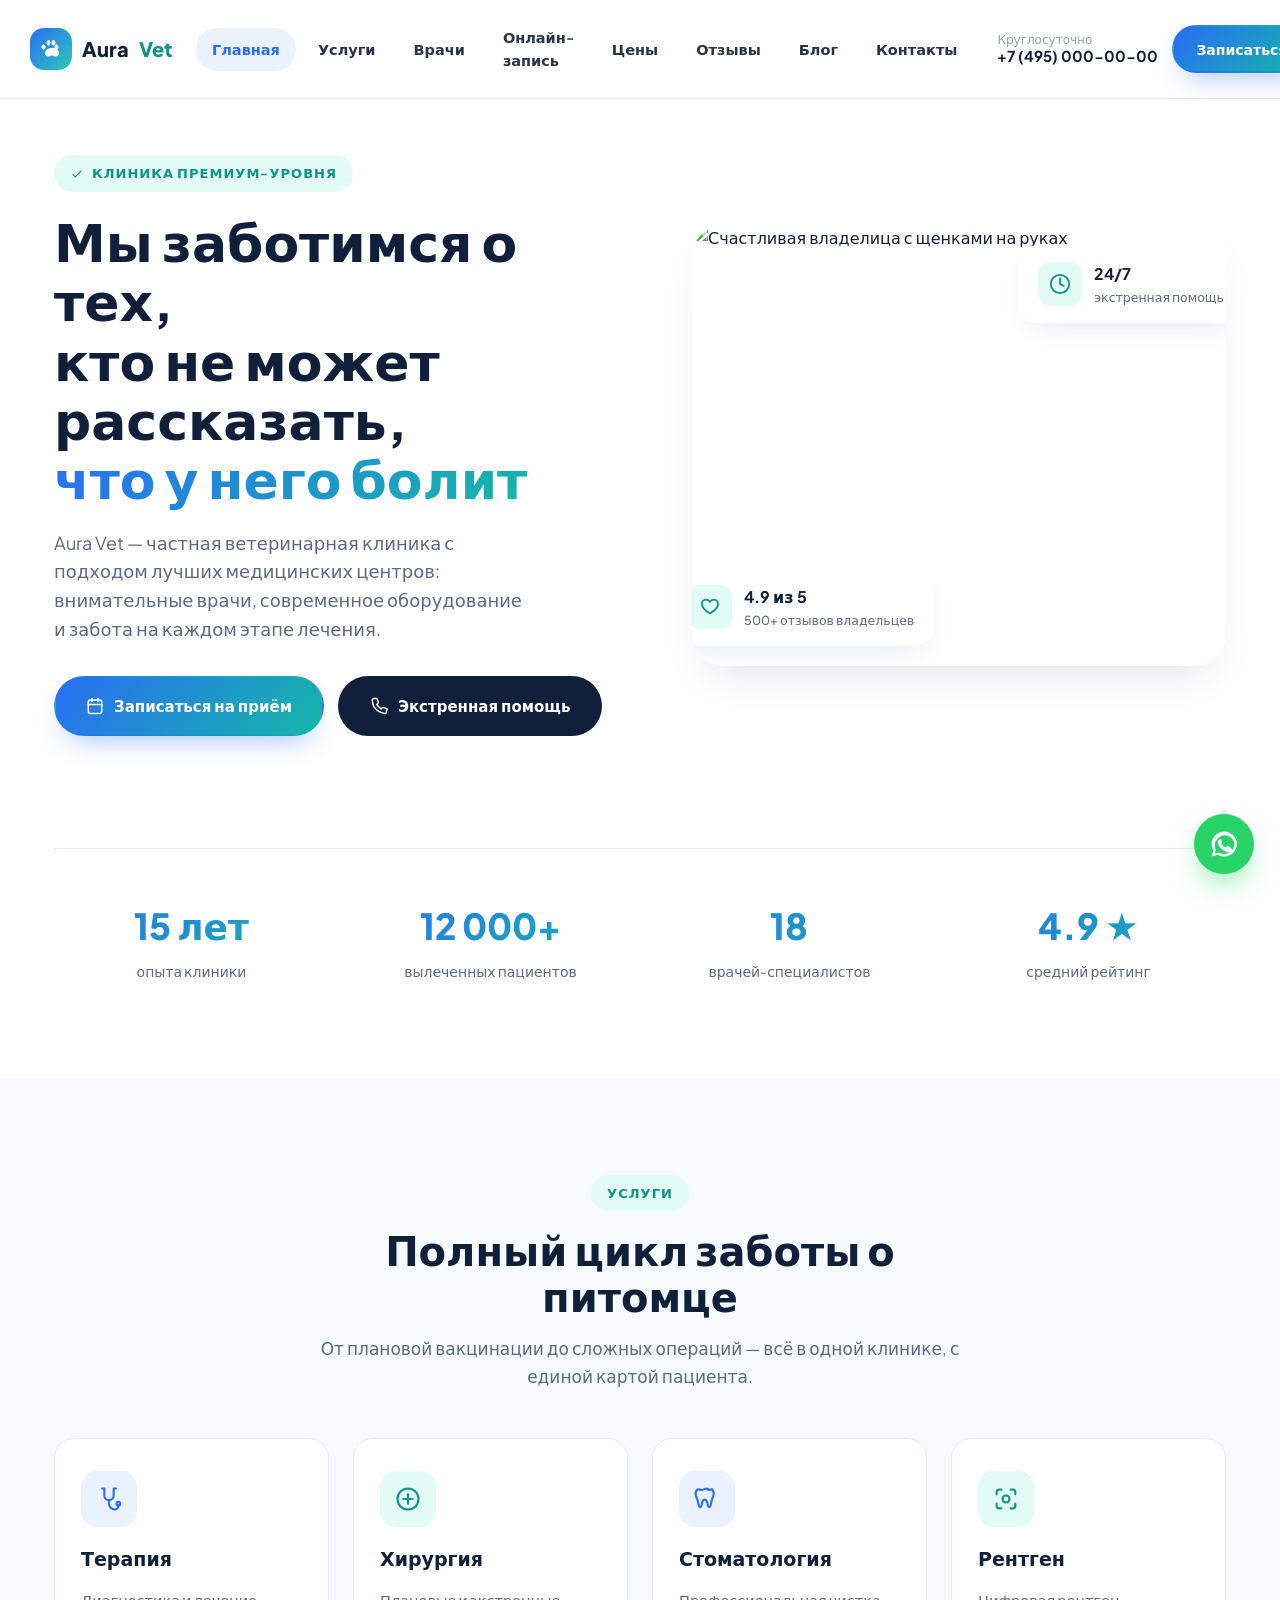
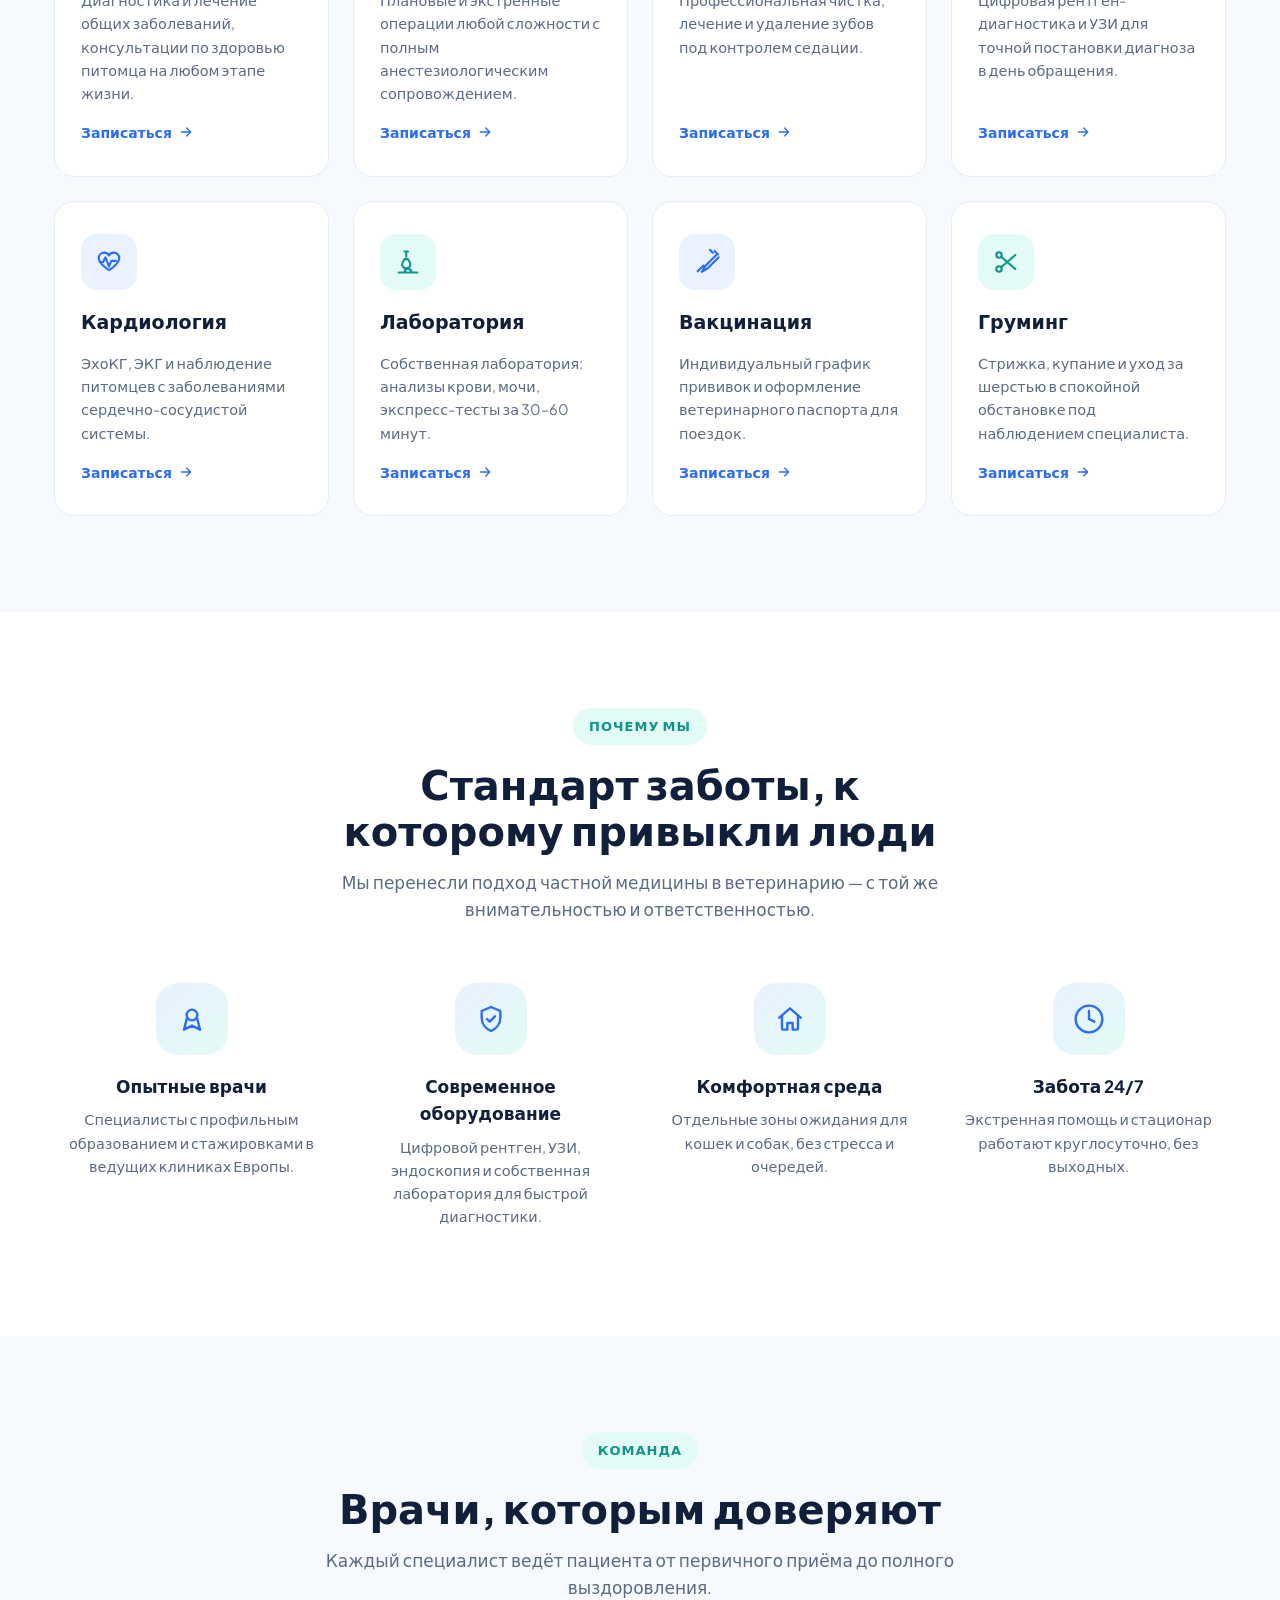
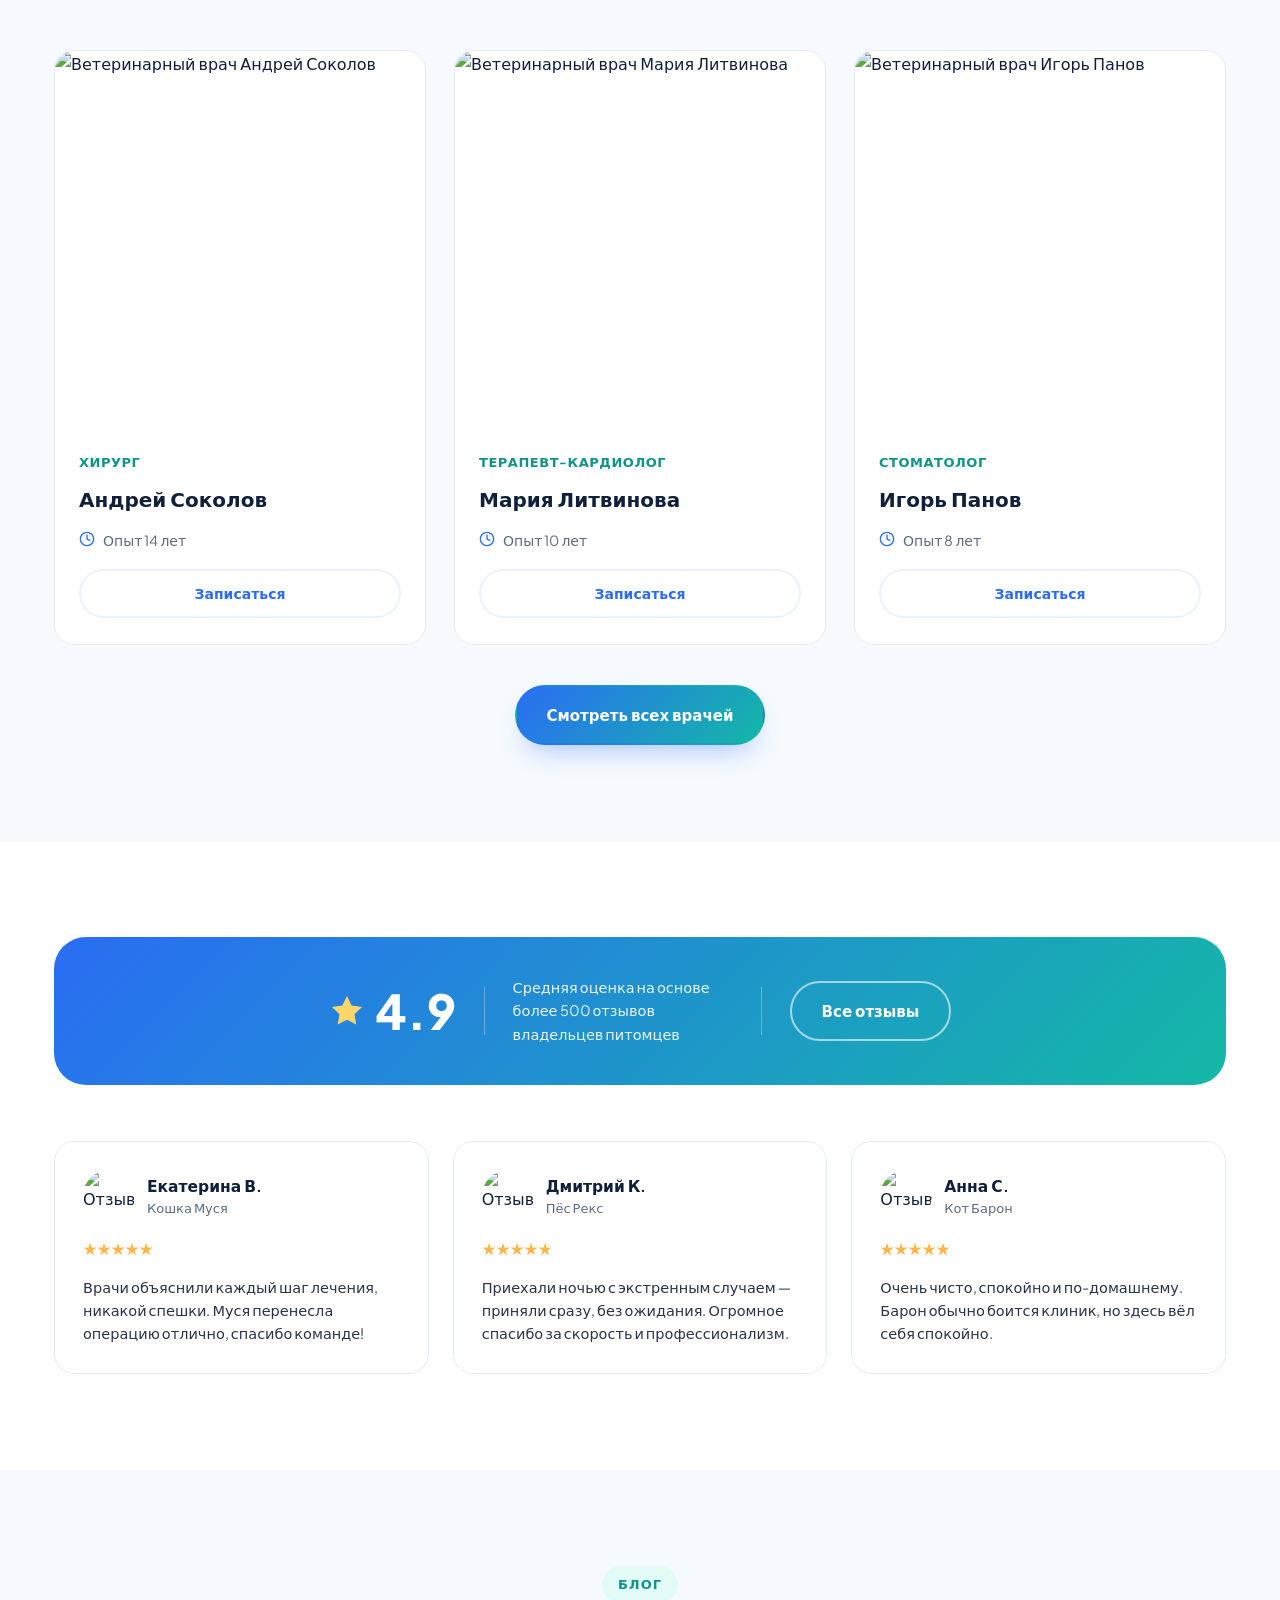
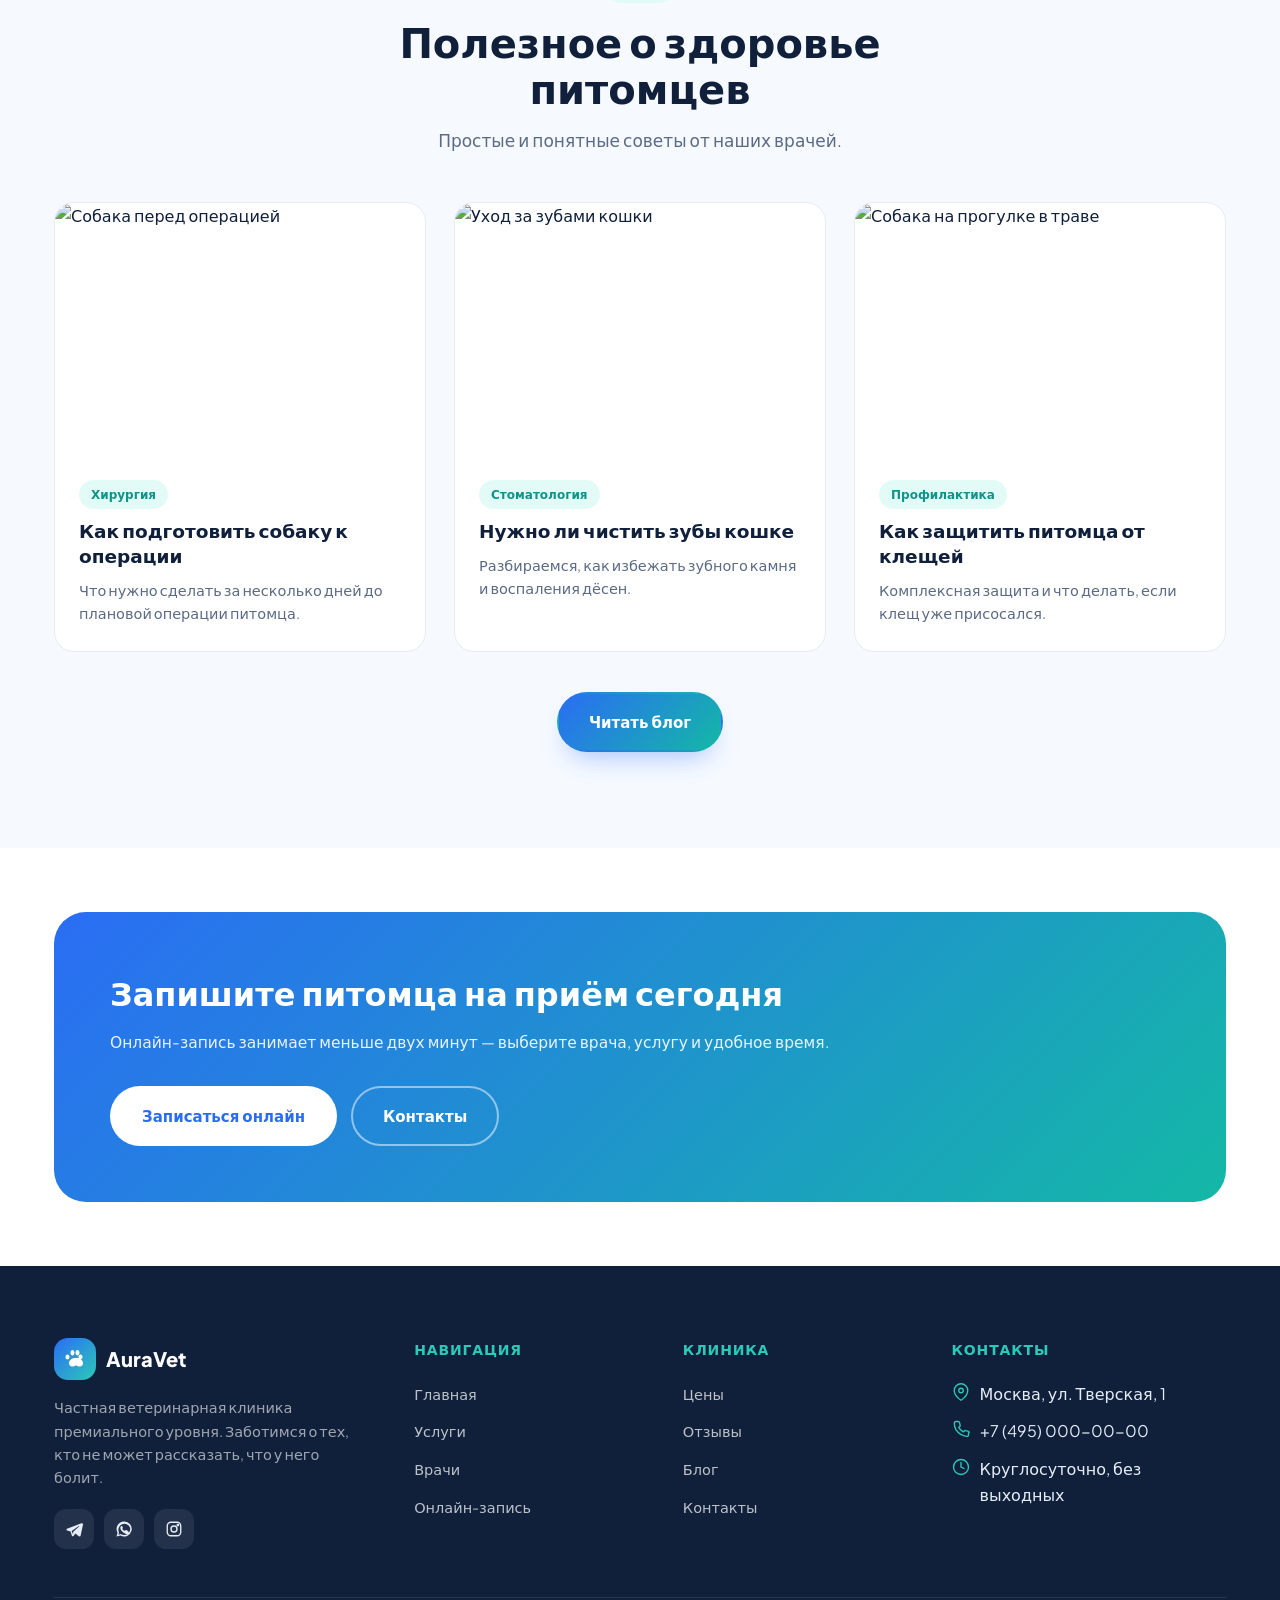
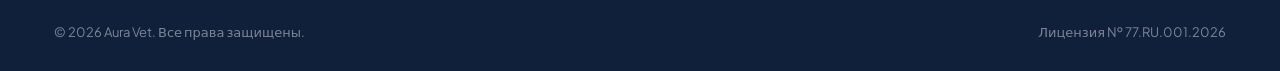
==== index.html @ a880d2bb "Первая версия сайта Aura Vet" ====
<!DOCTYPE html>
<html lang="ru">
<head>
<meta charset="UTF-8">
<meta name="viewport" content="width=device-width, initial-scale=1.0">
<title>Aura Vet — ветеринарная клиника премиум-класса</title>
<meta name="description" content="Aura Vet — частная ветеринарная клиника: терапия, хирургия, стоматология, диагностика и уход за вашим питомцем на уровне лучших медицинских стандартов.">
<link rel="icon" href="data:image/svg+xml,%3Csvg xmlns='http://www.w3.org/2000/svg' viewBox='0 0 24 24'%3E%3Ccircle cx='12' cy='12' r='12' fill='%232a6df4'/%3E%3Cpath fill='white' d='M4.5 12.5c1.1 0 2-1.1 2-2.5s-.9-2.5-2-2.5-2 1.1-2 2.5.9 2.5 2 2.5zm5-4c1.1 0 2-1.2 2-2.75S10.6 3 9.5 3s-2 1.2-2 2.75S8.4 8.5 9.5 8.5zm5 0c1.1 0 2-1.2 2-2.75S15.6 3 14.5 3s-2 1.2-2 2.75S13.4 8.5 14.5 8.5zm5 1.5c0-1.4-.9-2.5-2-2.5s-2 1.1-2 2.5.9 2.5 2 2.5 2-1.1 2-2.5zM12 11c-2.8 0-6 2.2-6 5.2 0 1.9 1.4 3.3 3.2 3.3.9 0 1.6-.3 2.4-.6.5-.2.9-.3 1.4-.3.5 0 .9.1 1.4.3.8.3 1.5.6 2.4.6 1.8 0 3.2-1.4 3.2-3.3 0-3-3.2-5.2-6-5.2z'/%3E%3C/svg%3E">
<link rel="preconnect" href="https://fonts.googleapis.com">
<link rel="preconnect" href="https://fonts.gstatic.com" crossorigin>
<link href="https://fonts.googleapis.com/css2?family=Plus+Jakarta+Sans:wght@400;500;600;700;800&display=swap" rel="stylesheet">
<link rel="stylesheet" href="styles.css">
</head>
<body>

<header class="site-header">
  <div class="container header-inner">
    <a href="index.html" class="logo">
      <span class="logo-mark">
        <svg viewBox="0 0 24 24" fill="currentColor"><path d="M4.5 12.5c1.1 0 2-1.1 2-2.5s-.9-2.5-2-2.5-2 1.1-2 2.5.9 2.5 2 2.5zm5-4c1.1 0 2-1.2 2-2.75S10.6 3 9.5 3s-2 1.2-2 2.75S8.4 8.5 9.5 8.5zm5 0c1.1 0 2-1.2 2-2.75S15.6 3 14.5 3s-2 1.2-2 2.75S13.4 8.5 14.5 8.5zm5 1.5c0-1.4-.9-2.5-2-2.5s-2 1.1-2 2.5.9 2.5 2 2.5 2-1.1 2-2.5zM12 11c-2.8 0-6 2.2-6 5.2 0 1.9 1.4 3.3 3.2 3.3.9 0 1.6-.3 2.4-.6.5-.2.9-.3 1.4-.3.5 0 .9.1 1.4.3.8.3 1.5.6 2.4.6 1.8 0 3.2-1.4 3.2-3.3 0-3-3.2-5.2-6-5.2z"/></svg>
      </span>
      Aura<span class="accent">Vet</span>
    </a>
    <nav class="main-nav">
      <a href="index.html" class="active">Главная</a>
      <a href="index.html#services">Услуги</a>
      <a href="doctors.html">Врачи</a>
      <a href="booking.html">Онлайн-запись</a>
      <a href="prices.html">Цены</a>
      <a href="reviews.html">Отзывы</a>
      <a href="blog.html">Блог</a>
      <a href="contacts.html">Контакты</a>
    </nav>
    <div class="header-actions">
      <div class="header-phone">
        <small>Круглосуточно</small>
        +7 (495) 000-00-00
      </div>
      <a href="booking.html" class="btn btn-primary btn-sm">Записаться</a>
      <button class="nav-toggle" aria-label="Меню" aria-expanded="false">
        <svg class="icon-menu" viewBox="0 0 24 24" fill="none" stroke="currentColor" stroke-width="2"><path stroke-linecap="round" d="M4 7h16M4 12h16M4 17h16"/></svg>
        <svg class="icon-close" viewBox="0 0 24 24" fill="none" stroke="currentColor" stroke-width="2"><path stroke-linecap="round" d="M6 18L18 6M6 6l12 12"/></svg>
      </button>
    </div>
  </div>
</header>

<main>

  <!-- HERO -->
  <section class="hero">
    <div class="container hero-inner">
      <div>
        <span class="eyebrow">
          <svg viewBox="0 0 24 24" width="14" height="14" fill="none" stroke="currentColor" stroke-width="2"><path stroke-linecap="round" d="M5 13l4 4L19 7"/></svg>
          Клиника премиум-уровня
        </span>
        <h1 class="hero-title">Мы заботимся о тех,<br>кто не может рассказать,<br><span class="accent">что у него болит</span></h1>
        <p class="hero-text">Aura Vet — частная ветеринарная клиника с подходом лучших медицинских центров: внимательные врачи, современное оборудование и забота на каждом этапе лечения.</p>
        <div class="hero-actions">
          <a href="booking.html" class="btn btn-primary">
            <svg viewBox="0 0 24 24" fill="none" stroke="currentColor" stroke-width="2"><rect x="3" y="4" width="18" height="18" rx="3"/><path stroke-linecap="round" d="M16 2v4M8 2v4M3 10h18"/></svg>
            Записаться на приём
          </a>
          <a href="tel:+74950000000" class="btn btn-dark">
            <svg viewBox="0 0 24 24" fill="none" stroke="currentColor" stroke-width="2"><path stroke-linecap="round" stroke-linejoin="round" d="M22 16.9v3a2 2 0 01-2.2 2 19.8 19.8 0 01-8.6-3.1 19.5 19.5 0 01-6-6A19.8 19.8 0 013.1 4.2 2 2 0 015.1 2h3a2 2 0 012 1.7c.1 1 .4 1.9.7 2.8a2 2 0 01-.5 2.1L8.9 9.9a16 16 0 006 6l1.3-1.3a2 2 0 012.1-.4c.9.3 1.8.6 2.8.7a2 2 0 011.9 2z"/></svg>
            Экстренная помощь
          </a>
        </div>
      </div>
      <div class="hero-media">
        <img src="https://images.unsplash.com/photo-1548858806-e064cf9872c0?w=1200&h=990&fit=crop&auto=format&q=80" alt="Счастливая владелица с щенками на руках">
        <div class="floating-card card-bottom">
          <span class="icon-wrap">
            <svg viewBox="0 0 24 24" fill="none" stroke="currentColor" stroke-width="2"><path stroke-linecap="round" stroke-linejoin="round" d="M20.8 8.6c0-2.6-2.1-4.6-4.7-4.6-1.7 0-3.2.9-4.1 2.3C11.1 4.9 9.6 4 7.9 4 5.3 4 3.2 6 3.2 8.6c0 5 8.8 10.4 8.8 10.4s8.8-5.4 8.8-10.4z"/></svg>
          </span>
          <span>4.9 из 5<br><small>500+ отзывов владельцев</small></span>
        </div>
        <div class="floating-card card-top">
          <span class="icon-wrap">
            <svg viewBox="0 0 24 24" fill="none" stroke="currentColor" stroke-width="2"><circle cx="12" cy="12" r="10"/><path stroke-linecap="round" d="M12 6v6l4 2"/></svg>
          </span>
          <span>24/7<br><small>экстренная помощь</small></span>
        </div>
      </div>
      <div class="stats-strip" style="grid-column: 1 / -1;">
        <div class="stat-item"><div class="stat-num">15 лет</div><div class="stat-label">опыта клиники</div></div>
        <div class="stat-item"><div class="stat-num">12 000+</div><div class="stat-label">вылеченных пациентов</div></div>
        <div class="stat-item"><div class="stat-num">18</div><div class="stat-label">врачей-специалистов</div></div>
        <div class="stat-item"><div class="stat-num">4.9 ★</div><div class="stat-label">средний рейтинг</div></div>
      </div>
    </div>
  </section>

  <!-- SERVICES -->
  <section class="section soft" id="services">
    <div class="container">
      <div class="section-head">
        <span class="eyebrow">Услуги</span>
        <h2 class="section-title">Полный цикл заботы о питомце</h2>
        <p class="section-sub">От плановой вакцинации до сложных операций — всё в одной клинике, с единой картой пациента.</p>
      </div>
      <div class="services-grid">

        <div class="card service-card">
          <span class="service-icon"><svg viewBox="0 0 24 24" fill="none" stroke="currentColor" stroke-width="1.8"><path stroke-linecap="round" stroke-linejoin="round" d="M8 3v6a4 4 0 008 0V3M8 3H6M16 3h2M12 13v3a5 5 0 005 5 3 3 0 003-3v-1"/><circle cx="20" cy="16" r="1.6"/></svg></span>
          <h3>Терапия</h3>
          <p>Диагностика и лечение общих заболеваний, консультации по здоровью питомца на любом этапе жизни.</p>
          <a href="booking.html?service=therapy" class="link">Записаться <svg viewBox="0 0 24 24" fill="none" stroke="currentColor" stroke-width="2"><path stroke-linecap="round" stroke-linejoin="round" d="M5 12h14M13 6l6 6-6 6"/></svg></a>
        </div>

        <div class="card service-card">
          <span class="service-icon"><svg viewBox="0 0 24 24" fill="none" stroke="currentColor" stroke-width="1.8"><circle cx="12" cy="12" r="9"/><path stroke-linecap="round" d="M12 8v8M8 12h8"/></svg></span>
          <h3>Хирургия</h3>
          <p>Плановые и экстренные операции любой сложности с полным анестезиологическим сопровождением.</p>
          <a href="booking.html?service=surgery" class="link">Записаться <svg viewBox="0 0 24 24" fill="none" stroke="currentColor" stroke-width="2"><path stroke-linecap="round" stroke-linejoin="round" d="M5 12h14M13 6l6 6-6 6"/></svg></a>
        </div>

        <div class="card service-card">
          <span class="service-icon"><svg viewBox="0 0 24 24" fill="none" stroke="currentColor" stroke-width="1.8"><path stroke-linecap="round" stroke-linejoin="round" d="M12 3c-2 0-3 1.3-4.5 1.3S5 3 3.8 3.9C2.6 4.8 2 6.5 2.3 8.5c.3 2 1.4 3 1.8 5 .4 2.2.6 5.5 2 5.5 1.3 0 1.4-3 2-4.7.4-1.1.9-1.8 1.9-1.8s1.5.7 1.9 1.8c.6 1.7.7 4.7 2 4.7 1.4 0 1.6-3.3 2-5.5.4-2 1.5-3 1.8-5 .3-2-.3-3.7-1.5-4.6C17 3 15.5 4.3 13.5 4.3S14 3 12 3z"/></svg></span>
          <h3>Стоматология</h3>
          <p>Профессиональная чистка, лечение и удаление зубов под контролем седации.</p>
          <a href="booking.html?service=dental" class="link">Записаться <svg viewBox="0 0 24 24" fill="none" stroke="currentColor" stroke-width="2"><path stroke-linecap="round" stroke-linejoin="round" d="M5 12h14M13 6l6 6-6 6"/></svg></a>
        </div>

        <div class="card service-card">
          <span class="service-icon"><svg viewBox="0 0 24 24" fill="none" stroke="currentColor" stroke-width="1.8"><path stroke-linecap="round" stroke-linejoin="round" d="M4 8V6a2 2 0 012-2h2M4 16v2a2 2 0 002 2h2M20 8V6a2 2 0 00-2-2h-2M20 16v2a2 2 0 01-2 2h-2"/><circle cx="12" cy="12" r="3"/></svg></span>
          <h3>Рентген</h3>
          <p>Цифровая рентген-диагностика и УЗИ для точной постановки диагноза в день обращения.</p>
          <a href="booking.html?service=xray" class="link">Записаться <svg viewBox="0 0 24 24" fill="none" stroke="currentColor" stroke-width="2"><path stroke-linecap="round" stroke-linejoin="round" d="M5 12h14M13 6l6 6-6 6"/></svg></a>
        </div>

        <div class="card service-card">
          <span class="service-icon"><svg viewBox="0 0 24 24" fill="none" stroke="currentColor" stroke-width="1.8"><path stroke-linecap="round" stroke-linejoin="round" d="M20.8 8.6c0-2.6-2.1-4.6-4.7-4.6-1.7 0-3.2.9-4.1 2.3C11.1 4.9 9.6 4 7.9 4 5.3 4 3.2 6 3.2 8.6c0 5 8.8 10.4 8.8 10.4s8.8-5.4 8.8-10.4z"/><path stroke-linecap="round" stroke-linejoin="round" d="M4 12h3l2-4 3 8 2-5h4"/></svg></span>
          <h3>Кардиология</h3>
          <p>ЭхоКГ, ЭКГ и наблюдение питомцев с заболеваниями сердечно-сосудистой системы.</p>
          <a href="booking.html?service=cardio" class="link">Записаться <svg viewBox="0 0 24 24" fill="none" stroke="currentColor" stroke-width="2"><path stroke-linecap="round" stroke-linejoin="round" d="M5 12h14M13 6l6 6-6 6"/></svg></a>
        </div>

        <div class="card service-card">
          <span class="service-icon"><svg viewBox="0 0 24 24" fill="none" stroke="currentColor" stroke-width="1.8"><path stroke-linecap="round" stroke-linejoin="round" d="M9 3h3M10.5 3v4.5M7 14a3.5 3.5 0 107 0c0-2-1.5-2.7-2-4.5h-3c-.5 1.8-2 2.5-2 4.5z"/><path stroke-linecap="round" d="M4 21h16M9 21c0-2 1.3-3 3-3s3 1 3 3"/></svg></span>
          <h3>Лаборатория</h3>
          <p>Собственная лаборатория: анализы крови, мочи, экспресс-тесты за 30–60 минут.</p>
          <a href="booking.html?service=lab" class="link">Записаться <svg viewBox="0 0 24 24" fill="none" stroke="currentColor" stroke-width="2"><path stroke-linecap="round" stroke-linejoin="round" d="M5 12h14M13 6l6 6-6 6"/></svg></a>
        </div>

        <div class="card service-card">
          <span class="service-icon"><svg viewBox="0 0 24 24" fill="none" stroke="currentColor" stroke-width="1.8"><path stroke-linecap="round" stroke-linejoin="round" d="M18.5 2.5l3 3M17 4l-2.5-2.5M20 6l-9.5 9.5-3 5 5-3L22 8M9 15l-5 5"/></svg></span>
          <h3>Вакцинация</h3>
          <p>Индивидуальный график прививок и оформление ветеринарного паспорта для поездок.</p>
          <a href="booking.html?service=vaccination" class="link">Записаться <svg viewBox="0 0 24 24" fill="none" stroke="currentColor" stroke-width="2"><path stroke-linecap="round" stroke-linejoin="round" d="M5 12h14M13 6l6 6-6 6"/></svg></a>
        </div>

        <div class="card service-card">
          <span class="service-icon"><svg viewBox="0 0 24 24" fill="none" stroke="currentColor" stroke-width="1.8"><circle cx="6" cy="6" r="2.3"/><circle cx="6" cy="18" r="2.3"/><path stroke-linecap="round" d="M7.8 7.5L20 18M20 6L7.8 16.5"/></svg></span>
          <h3>Груминг</h3>
          <p>Стрижка, купание и уход за шерстью в спокойной обстановке под наблюдением специалиста.</p>
          <a href="booking.html?service=grooming" class="link">Записаться <svg viewBox="0 0 24 24" fill="none" stroke="currentColor" stroke-width="2"><path stroke-linecap="round" stroke-linejoin="round" d="M5 12h14M13 6l6 6-6 6"/></svg></a>
        </div>

      </div>
    </div>
  </section>

  <!-- WHY US -->
  <section class="section">
    <div class="container">
      <div class="section-head">
        <span class="eyebrow">Почему мы</span>
        <h2 class="section-title">Стандарт заботы, к которому привыкли люди</h2>
        <p class="section-sub">Мы перенесли подход частной медицины в ветеринарию — с той же внимательностью и ответственностью.</p>
      </div>
      <div class="why-grid">
        <div class="why-card">
          <div class="why-icon"><svg viewBox="0 0 24 24" fill="none" stroke="currentColor" stroke-width="1.8"><circle cx="12" cy="9" r="4"/><path stroke-linecap="round" stroke-linejoin="round" d="M8 12l-2 8 6-3 6 3-2-8"/></svg></div>
          <h3>Опытные врачи</h3>
          <p>Специалисты с профильным образованием и стажировками в ведущих клиниках Европы.</p>
        </div>
        <div class="why-card">
          <div class="why-icon"><svg viewBox="0 0 24 24" fill="none" stroke="currentColor" stroke-width="1.8"><path stroke-linecap="round" stroke-linejoin="round" d="M12 3l7 3v5c0 5-3.5 8.5-7 10-3.5-1.5-7-5-7-10V6l7-3z"/><path stroke-linecap="round" stroke-linejoin="round" d="M9 12l2 2 4-4"/></svg></div>
          <h3>Современное оборудование</h3>
          <p>Цифровой рентген, УЗИ, эндоскопия и собственная лаборатория для быстрой диагностики.</p>
        </div>
        <div class="why-card">
          <div class="why-icon"><svg viewBox="0 0 24 24" fill="none" stroke="currentColor" stroke-width="1.8"><path stroke-linecap="round" stroke-linejoin="round" d="M4 11l8-7 8 7"/><path stroke-linecap="round" stroke-linejoin="round" d="M6 10v9a1 1 0 001 1h3v-5h4v5h3a1 1 0 001-1v-9"/></svg></div>
          <h3>Комфортная среда</h3>
          <p>Отдельные зоны ожидания для кошек и собак, без стресса и очередей.</p>
        </div>
        <div class="why-card">
          <div class="why-icon"><svg viewBox="0 0 24 24" fill="none" stroke="currentColor" stroke-width="1.8"><circle cx="12" cy="12" r="10"/><path stroke-linecap="round" d="M12 6v6l4 2"/></svg></div>
          <h3>Забота 24/7</h3>
          <p>Экстренная помощь и стационар работают круглосуточно, без выходных.</p>
        </div>
      </div>
    </div>
  </section>

  <!-- DOCTORS PREVIEW -->
  <section class="section soft">
    <div class="container">
      <div class="section-head">
        <span class="eyebrow">Команда</span>
        <h2 class="section-title">Врачи, которым доверяют</h2>
        <p class="section-sub">Каждый специалист ведёт пациента от первичного приёма до полного выздоровления.</p>
      </div>
      <div class="doctors-grid">

        <div class="card doctor-card">
          <div class="doctor-photo"><img src="https://images.unsplash.com/photo-1645066928295-2506defde470?w=500&h=500&fit=crop&crop=faces&auto=format&q=80" alt="Ветеринарный врач Андрей Соколов"></div>
          <div class="doctor-body">
            <span class="doctor-spec">Хирург</span>
            <h3 class="doctor-name">Андрей Соколов</h3>
            <div class="doctor-meta">
              <div class="meta-row"><svg viewBox="0 0 24 24" fill="none" stroke="currentColor" stroke-width="2"><circle cx="12" cy="12" r="10"/><path stroke-linecap="round" d="M12 6v6l4 2"/></svg> Опыт 14 лет</div>
            </div>
            <a href="booking.html" class="btn btn-outline btn-sm btn-block">Записаться</a>
          </div>
        </div>

        <div class="card doctor-card">
          <div class="doctor-photo"><img src="https://images.unsplash.com/photo-1594824476967-48c8b964273f?w=500&h=500&fit=crop&crop=faces&auto=format&q=80" alt="Ветеринарный врач Мария Литвинова"></div>
          <div class="doctor-body">
            <span class="doctor-spec">Терапевт-кардиолог</span>
            <h3 class="doctor-name">Мария Литвинова</h3>
            <div class="doctor-meta">
              <div class="meta-row"><svg viewBox="0 0 24 24" fill="none" stroke="currentColor" stroke-width="2"><circle cx="12" cy="12" r="10"/><path stroke-linecap="round" d="M12 6v6l4 2"/></svg> Опыт 10 лет</div>
            </div>
            <a href="booking.html" class="btn btn-outline btn-sm btn-block">Записаться</a>
          </div>
        </div>

        <div class="card doctor-card">
          <div class="doctor-photo"><img src="https://images.unsplash.com/photo-1612349317150-e413f6a5b16d?w=500&h=500&fit=crop&crop=faces&auto=format&q=80" alt="Ветеринарный врач Игорь Панов"></div>
          <div class="doctor-body">
            <span class="doctor-spec">Стоматолог</span>
            <h3 class="doctor-name">Игорь Панов</h3>
            <div class="doctor-meta">
              <div class="meta-row"><svg viewBox="0 0 24 24" fill="none" stroke="currentColor" stroke-width="2"><circle cx="12" cy="12" r="10"/><path stroke-linecap="round" d="M12 6v6l4 2"/></svg> Опыт 8 лет</div>
            </div>
            <a href="booking.html" class="btn btn-outline btn-sm btn-block">Записаться</a>
          </div>
        </div>

      </div>
      <div class="text-center" style="margin-top:40px;">
        <a href="doctors.html" class="btn btn-primary">Смотреть всех врачей</a>
      </div>
    </div>
  </section>

  <!-- REVIEWS PREVIEW -->
  <section class="section">
    <div class="container">
      <div class="rating-banner">
        <div class="rating-num"><svg viewBox="0 0 24 24" fill="currentColor"><path d="M12 2l3.09 6.26L22 9.27l-5 4.87L18.18 21 12 17.77 5.82 21 7 14.14l-5-4.87 6.91-1.01L12 2z"/></svg>4.9</div>
        <div class="divider"></div>
        <p class="rating-sub">Средняя оценка на основе более 500 отзывов владельцев питомцев</p>
        <div class="divider"></div>
        <a href="reviews.html" class="btn btn-outline" style="background:transparent;border-color:rgba(255,255,255,0.6);color:#fff;">Все отзывы</a>
      </div>
      <div class="reviews-grid">
        <div class="card review-card">
          <div class="review-head">
            <div class="review-avatar"><img src="https://images.unsplash.com/photo-1580489944761-15a19d654956?w=200&h=200&fit=crop&crop=faces&auto=format&q=80" alt="Отзыв владельца"></div>
            <div><div class="review-name">Екатерина В.</div><div class="review-pet">Кошка Муся</div></div>
          </div>
          <div class="stars">★★★★★</div>
          <p class="review-text">Врачи объяснили каждый шаг лечения, никакой спешки. Муся перенесла операцию отлично, спасибо команде!</p>
        </div>
        <div class="card review-card">
          <div class="review-head">
            <div class="review-avatar"><img src="https://images.unsplash.com/photo-1507003211169-0a1dd7228f2d?w=200&h=200&fit=crop&crop=faces&auto=format&q=80" alt="Отзыв владельца"></div>
            <div><div class="review-name">Дмитрий К.</div><div class="review-pet">Пёс Рекс</div></div>
          </div>
          <div class="stars">★★★★★</div>
          <p class="review-text">Приехали ночью с экстренным случаем — приняли сразу, без ожидания. Огромное спасибо за скорость и профессионализм.</p>
        </div>
        <div class="card review-card">
          <div class="review-head">
            <div class="review-avatar"><img src="https://images.unsplash.com/photo-1611695434369-a8f5d76ceb7b?w=200&h=200&fit=crop&crop=faces&auto=format&q=80" alt="Отзыв владельца"></div>
            <div><div class="review-name">Анна С.</div><div class="review-pet">Кот Барон</div></div>
          </div>
          <div class="stars">★★★★★</div>
          <p class="review-text">Очень чисто, спокойно и по-домашнему. Барон обычно боится клиник, но здесь вёл себя спокойно.</p>
        </div>
      </div>
    </div>
  </section>

  <!-- BLOG PREVIEW -->
  <section class="section soft">
    <div class="container">
      <div class="section-head">
        <span class="eyebrow">Блог</span>
        <h2 class="section-title">Полезное о здоровье питомцев</h2>
        <p class="section-sub">Простые и понятные советы от наших врачей.</p>
      </div>
      <div class="blog-grid">
        <div class="card blog-card">
          <div class="blog-thumb"><img src="https://images.unsplash.com/photo-1701444850626-68f0c2fb705f?w=600&h=400&fit=crop&auto=format&q=80" alt="Собака перед операцией"></div>
          <div class="blog-body">
            <span class="blog-tag">Хирургия</span>
            <h3>Как подготовить собаку к операции</h3>
            <p>Что нужно сделать за несколько дней до плановой операции питомца.</p>
          </div>
        </div>
        <div class="card blog-card">
          <div class="blog-thumb"><img src="https://images.unsplash.com/photo-1558201496-a35f22e7fb5c?w=600&h=413&fit=crop&auto=format&q=80" alt="Уход за зубами кошки"></div>
          <div class="blog-body">
            <span class="blog-tag">Стоматология</span>
            <h3>Нужно ли чистить зубы кошке</h3>
            <p>Разбираемся, как избежать зубного камня и воспаления дёсен.</p>
          </div>
        </div>
        <div class="card blog-card">
          <div class="blog-thumb"><img src="https://images.unsplash.com/photo-1727534240947-db4a9b78f4ce?w=600&h=400&fit=crop&auto=format&q=80" alt="Собака на прогулке в траве"></div>
          <div class="blog-body">
            <span class="blog-tag">Профилактика</span>
            <h3>Как защитить питомца от клещей</h3>
            <p>Комплексная защита и что делать, если клещ уже присосался.</p>
          </div>
        </div>
      </div>
      <div class="text-center" style="margin-top:40px;">
        <a href="blog.html" class="btn btn-primary">Читать блог</a>
      </div>
    </div>
  </section>

  <!-- CTA -->
  <section class="section tight">
    <div class="container">
      <div class="cta-banner">
        <div>
          <h2>Запишите питомца на приём сегодня</h2>
          <p>Онлайн-запись занимает меньше двух минут — выберите врача, услугу и удобное время.</p>
        </div>
        <div style="display:flex; gap:14px; flex-wrap:wrap;">
          <a href="booking.html" class="btn btn-primary">Записаться онлайн</a>
          <a href="contacts.html" class="btn btn-outline">Контакты</a>
        </div>
      </div>
    </div>
  </section>

</main>

<footer class="site-footer">
  <div class="container">
    <div class="footer-grid">
      <div class="footer-brand">
        <a href="index.html" class="logo">
          <span class="logo-mark">
            <svg viewBox="0 0 24 24" fill="currentColor"><path d="M4.5 12.5c1.1 0 2-1.1 2-2.5s-.9-2.5-2-2.5-2 1.1-2 2.5.9 2.5 2 2.5zm5-4c1.1 0 2-1.2 2-2.75S10.6 3 9.5 3s-2 1.2-2 2.75S8.4 8.5 9.5 8.5zm5 0c1.1 0 2-1.2 2-2.75S15.6 3 14.5 3s-2 1.2-2 2.75S13.4 8.5 14.5 8.5zm5 1.5c0-1.4-.9-2.5-2-2.5s-2 1.1-2 2.5.9 2.5 2 2.5 2-1.1 2-2.5zM12 11c-2.8 0-6 2.2-6 5.2 0 1.9 1.4 3.3 3.2 3.3.9 0 1.6-.3 2.4-.6.5-.2.9-.3 1.4-.3.5 0 .9.1 1.4.3.8.3 1.5.6 2.4.6 1.8 0 3.2-1.4 3.2-3.3 0-3-3.2-5.2-6-5.2z"/></svg>
          </span>
          AuraVet
        </a>
        <p>Частная ветеринарная клиника премиального уровня. Заботимся о тех, кто не может рассказать, что у него болит.</p>
        <div class="footer-social">
          <a href="#" aria-label="Telegram"><svg viewBox="0 0 24 24" fill="currentColor"><path d="M21.9 4.3L2.7 11.7c-1.1.4-1.1 1.9.1 2.2l4.6 1.4 1.8 5.6c.3.9 1.5 1.1 2.1.3l2.5-3.1 4.7 3.5c.9.7 2.2.2 2.4-.9l3.1-14.7c.2-1.2-1-2-2.1-1.7zM8.9 14.8l9.6-6.7c.3-.2.6.1.3.4L11 15.6l-.3 3.3-1.8-4.1z"/></svg></a>
          <a href="https://wa.me/74950000000" target="_blank" rel="noopener" aria-label="WhatsApp"><svg viewBox="0 0 24 24" fill="currentColor"><path d="M12 2a10 10 0 00-8.6 15L2 22l5.2-1.4A10 10 0 1012 2zm0 18a8 8 0 01-4.1-1.1l-.3-.2-3 .8.8-2.9-.2-.3A8 8 0 1120 10a8 8 0 01-8 10zm4.4-6c-.2-.1-1.4-.7-1.6-.8-.2-.1-.4-.1-.5.1-.2.2-.6.8-.8 1-.1.2-.3.2-.5.1-1.3-.6-2.2-1.1-3.1-2.5-.2-.4.2-.4.6-1.2.1-.2 0-.3 0-.5-.1-.1-.5-1.3-.7-1.7-.2-.5-.4-.4-.5-.4h-.5c-.2 0-.5.1-.7.3-.2.2-1 1-1 2.3 0 1.4 1 2.7 1.1 2.9.1.2 2 3.1 4.9 4.3 2.4 1 2.9.8 3.4.7.5 0 1.6-.6 1.8-1.3.2-.6.2-1.2.2-1.3-.1-.1-.3-.2-.5-.3z"/></svg></a>
          <a href="#" aria-label="Instagram"><svg viewBox="0 0 24 24" fill="none" stroke="currentColor" stroke-width="1.8"><rect x="3" y="3" width="18" height="18" rx="5"/><circle cx="12" cy="12" r="4"/><circle cx="17.2" cy="6.8" r="1"/></svg></a>
        </div>
      </div>
      <div class="footer-col">
        <h4>Навигация</h4>
        <ul>
          <li><a href="index.html">Главная</a></li>
          <li><a href="index.html#services">Услуги</a></li>
          <li><a href="doctors.html">Врачи</a></li>
          <li><a href="booking.html">Онлайн-запись</a></li>
        </ul>
      </div>
      <div class="footer-col">
        <h4>Клиника</h4>
        <ul>
          <li><a href="prices.html">Цены</a></li>
          <li><a href="reviews.html">Отзывы</a></li>
          <li><a href="blog.html">Блог</a></li>
          <li><a href="contacts.html">Контакты</a></li>
        </ul>
      </div>
      <div class="footer-col">
        <h4>Контакты</h4>
        <ul>
          <li class="foot-row"><svg viewBox="0 0 24 24" fill="none" stroke="currentColor" stroke-width="1.8"><path d="M21 10c0 7-9 13-9 13s-9-6-9-13a9 9 0 0118 0z"/><circle cx="12" cy="10" r="3"/></svg><span>Москва, ул. Тверская, 1</span></li>
          <li class="foot-row"><svg viewBox="0 0 24 24" fill="none" stroke="currentColor" stroke-width="1.8"><path stroke-linecap="round" stroke-linejoin="round" d="M22 16.9v3a2 2 0 01-2.2 2 19.8 19.8 0 01-8.6-3.1 19.5 19.5 0 01-6-6A19.8 19.8 0 013.1 4.2 2 2 0 015.1 2h3a2 2 0 012 1.7c.1 1 .4 1.9.7 2.8a2 2 0 01-.5 2.1L8.9 9.9a16 16 0 006 6l1.3-1.3a2 2 0 012.1-.4c.9.3 1.8.6 2.8.7a2 2 0 011.9 2z"/></svg><span>+7 (495) 000-00-00</span></li>
          <li class="foot-row"><svg viewBox="0 0 24 24" fill="none" stroke="currentColor" stroke-width="1.8"><circle cx="12" cy="12" r="10"/><path stroke-linecap="round" d="M12 6v6l4 2"/></svg><span>Круглосуточно, без выходных</span></li>
        </ul>
      </div>
    </div>
    <div class="footer-bottom">
      <span>© <span data-year></span> Aura Vet. Все права защищены.</span>
      <span>Лицензия № 77.RU.001.2026</span>
    </div>
  </div>
</footer>

<a class="floating-whatsapp" href="https://wa.me/74950000000" target="_blank" rel="noopener" aria-label="Написать в WhatsApp">
  <svg viewBox="0 0 24 24" fill="currentColor"><path d="M12 2a10 10 0 00-8.6 15L2 22l5.2-1.4A10 10 0 1012 2zm0 18a8 8 0 01-4.1-1.1l-.3-.2-3 .8.8-2.9-.2-.3A8 8 0 1120 10a8 8 0 01-8 10zm4.4-6c-.2-.1-1.4-.7-1.6-.8-.2-.1-.4-.1-.5.1-.2.2-.6.8-.8 1-.1.2-.3.2-.5.1-1.3-.6-2.2-1.1-3.1-2.5-.2-.4.2-.4.6-1.2.1-.2 0-.3 0-.5-.1-.1-.5-1.3-.7-1.7-.2-.5-.4-.4-.5-.4h-.5c-.2 0-.5.1-.7.3-.2.2-1 1-1 2.3 0 1.4 1 2.7 1.1 2.9.1.2 2 3.1 4.9 4.3 2.4 1 2.9.8 3.4.7.5 0 1.6-.6 1.8-1.3.2-.6.2-1.2.2-1.3-.1-.1-.3-.2-.5-.3z"/></svg>
</a>

<script src="script.js"></script>
</body>
</html>
---- styles.css ----
/* =========================================================
   AURA VET — shared stylesheet
   ========================================================= */

:root {
  --blue-900: #0f2f66;
  --blue-700: #2a6df4;
  --blue-600: #3b7bf6;
  --blue-500: #5b91f8;
  --blue-100: #eaf1ff;
  --blue-50:  #f5f9ff;

  --teal-700: #0e9488;
  --teal-600: #14b8a6;
  --teal-500: #2cc9b7;
  --teal-100: #e2fbf6;
  --teal-50:  #f2fdfb;

  --coral: #ff6b6b;
  --coral-dark: #e14f4f;

  --ink-900: #10203b;
  --ink-700: #29344a;
  --ink-500: #5b6b85;
  --ink-300: #93a1b8;
  --ink-100: #e6ecf5;

  --white: #ffffff;
  --bg-soft: #f6faff;
  --bg-soft-2: #f4fbfa;

  --radius-lg: 32px;
  --radius-md: 20px;
  --radius-sm: 14px;
  --radius-pill: 999px;

  --shadow-soft: 0 20px 45px -20px rgba(15, 47, 102, 0.18);
  --shadow-card: 0 12px 30px -14px rgba(15, 47, 102, 0.16);
  --shadow-btn: 0 14px 28px -12px rgba(42, 109, 244, 0.45);

  --container: 1220px;
  --font: 'Plus Jakarta Sans', 'Segoe UI', system-ui, -apple-system, sans-serif;
}

* { box-sizing: border-box; }
html { scroll-behavior: smooth; }

body {
  margin: 0;
  font-family: var(--font);
  color: var(--ink-900);
  background: var(--white);
  -webkit-font-smoothing: antialiased;
  line-height: 1.6;
}

img { max-width: 100%; display: block; }

a { color: inherit; text-decoration: none; }

ul { margin: 0; padding: 0; list-style: none; }

h1, h2, h3, h4, p { margin: 0; }

button { font-family: inherit; cursor: pointer; }

.container {
  width: 100%;
  max-width: var(--container);
  margin: 0 auto;
  padding: 0 24px;
}

/* ---------- typography helpers ---------- */

.eyebrow {
  display: inline-flex;
  align-items: center;
  gap: 8px;
  font-size: 13px;
  font-weight: 700;
  letter-spacing: 0.08em;
  text-transform: uppercase;
  color: var(--teal-700);
  background: var(--teal-100);
  padding: 8px 16px;
  border-radius: var(--radius-pill);
}

.section-head {
  max-width: 640px;
  margin: 0 auto 48px;
  text-align: center;
  display: flex;
  flex-direction: column;
  align-items: center;
  gap: 16px;
}

.section-head.left {
  align-items: flex-start;
  text-align: left;
  margin: 0 0 48px;
}

.section-title {
  font-size: clamp(28px, 4vw, 40px);
  font-weight: 800;
  line-height: 1.15;
  color: var(--ink-900);
}

.section-sub {
  color: var(--ink-500);
  font-size: 17px;
}

.section {
  padding: 96px 0;
}

.section.soft {
  background: var(--bg-soft);
}

.section.tight {
  padding: 64px 0;
}

/* ---------- buttons ---------- */

.btn {
  display: inline-flex;
  align-items: center;
  justify-content: center;
  gap: 10px;
  padding: 16px 30px;
  border-radius: var(--radius-pill);
  font-weight: 700;
  font-size: 15px;
  border: 2px solid transparent;
  transition: transform 0.2s ease, box-shadow 0.2s ease, background 0.2s ease, color 0.2s ease;
  white-space: nowrap;
}

.btn svg { width: 18px; height: 18px; flex-shrink: 0; }

.btn-primary {
  background: linear-gradient(135deg, var(--blue-700), var(--teal-600));
  color: var(--white);
  box-shadow: var(--shadow-btn);
}

.btn-primary:hover { transform: translateY(-2px); box-shadow: 0 18px 32px -12px rgba(42,109,244,0.55); }

.btn-outline {
  background: var(--white);
  color: var(--blue-700);
  border-color: var(--blue-100);
}

.btn-outline:hover { border-color: var(--blue-700); transform: translateY(-2px); }

.btn-ghost {
  background: transparent;
  color: var(--ink-900);
  border-color: var(--ink-100);
}

.btn-ghost:hover { border-color: var(--teal-600); color: var(--teal-700); }

.btn-dark {
  background: var(--ink-900);
  color: var(--white);
}

.btn-dark:hover { transform: translateY(-2px); background: var(--blue-900); }

.btn-sm { padding: 11px 22px; font-size: 14px; }

.btn-block { width: 100%; }

.btn:disabled { opacity: 0.45; cursor: not-allowed; transform: none !important; }

/* =========================================================
   HEADER
   ========================================================= */

.site-header {
  position: sticky;
  top: 0;
  z-index: 200;
  background: rgba(255,255,255,0.86);
  backdrop-filter: blur(14px);
  border-bottom: 1px solid var(--ink-100);
}

.header-inner {
  display: flex;
  align-items: center;
  justify-content: space-between;
  gap: 24px;
  padding: 16px 0;
}

.logo {
  display: flex;
  align-items: center;
  gap: 10px;
  font-weight: 800;
  font-size: 20px;
  color: var(--ink-900);
  flex-shrink: 0;
}

.logo .logo-mark {
  width: 42px;
  height: 42px;
  border-radius: 14px;
  background: linear-gradient(135deg, var(--blue-700), var(--teal-500));
  display: flex;
  align-items: center;
  justify-content: center;
  color: var(--white);
  flex-shrink: 0;
}

.logo .logo-mark svg { width: 24px; height: 24px; }

.logo span.accent { color: var(--teal-700); }

.main-nav {
  display: flex;
  align-items: center;
  gap: 6px;
}

.main-nav a {
  padding: 10px 16px;
  border-radius: var(--radius-pill);
  font-weight: 600;
  font-size: 14.5px;
  color: var(--ink-700);
  transition: background 0.2s ease, color 0.2s ease;
}

.main-nav a:hover { background: var(--blue-50); color: var(--blue-700); }

.main-nav a.active {
  background: var(--blue-100);
  color: var(--blue-700);
}

.header-actions {
  display: flex;
  align-items: center;
  gap: 14px;
  flex-shrink: 0;
}

.header-phone {
  display: flex;
  flex-direction: column;
  font-weight: 700;
  font-size: 15px;
  color: var(--ink-900);
  line-height: 1.25;
}

.header-phone small {
  font-weight: 500;
  font-size: 12px;
  color: var(--ink-300);
}

.nav-toggle {
  display: none;
  width: 44px;
  height: 44px;
  border-radius: 14px;
  border: 1px solid var(--ink-100);
  background: var(--white);
  align-items: center;
  justify-content: center;
}

.nav-toggle svg { width: 22px; height: 22px; }

.nav-toggle .icon-close { display: none; }

.nav-toggle.is-open .icon-menu { display: none; }
.nav-toggle.is-open .icon-close { display: block; }

/* =========================================================
   FOOTER
   ========================================================= */

.site-footer {
  background: var(--ink-900);
  color: var(--ink-100);
  padding: 72px 0 28px;
  margin-top: 0;
}

.footer-grid {
  display: grid;
  grid-template-columns: 1.4fr 1fr 1fr 1.2fr;
  gap: 40px;
  padding-bottom: 48px;
  border-bottom: 1px solid rgba(255,255,255,0.1);
}

.footer-brand .logo { color: var(--white); margin-bottom: 16px; }

.footer-brand p {
  color: rgba(255,255,255,0.6);
  font-size: 14.5px;
  max-width: 300px;
}

.footer-social {
  display: flex;
  gap: 10px;
  margin-top: 20px;
}

.footer-social a {
  width: 40px;
  height: 40px;
  border-radius: 12px;
  background: rgba(255,255,255,0.08);
  display: flex;
  align-items: center;
  justify-content: center;
  transition: background 0.2s ease;
}

.footer-social a svg { width: 18px; height: 18px; }

.footer-social a:hover { background: var(--teal-600); }

.footer-col h4 {
  font-size: 14px;
  text-transform: uppercase;
  letter-spacing: 0.06em;
  color: var(--teal-500);
  margin-bottom: 20px;
  font-weight: 700;
}

.footer-col ul { display: flex; flex-direction: column; gap: 12px; }

.footer-col a, .footer-col p {
  color: rgba(255,255,255,0.72);
  font-size: 14.5px;
}

.footer-col a:hover { color: var(--white); }

.footer-col .foot-row {
  display: flex;
  gap: 10px;
  align-items: flex-start;
}

.footer-col .foot-row svg {
  width: 18px;
  height: 18px;
  flex-shrink: 0;
  color: var(--teal-500);
  margin-top: 2px;
}

.footer-bottom {
  display: flex;
  align-items: center;
  justify-content: space-between;
  padding-top: 24px;
  font-size: 13px;
  color: rgba(255,255,255,0.45);
  flex-wrap: wrap;
  gap: 12px;
}

/* =========================================================
   HERO
   ========================================================= */

.hero {
  padding: 56px 0 96px;
  overflow: hidden;
}

.hero-inner {
  display: grid;
  grid-template-columns: 1.05fr 0.95fr;
  gap: 48px;
  align-items: center;
}

.hero-title {
  font-size: clamp(32px, 4.6vw, 52px);
  font-weight: 800;
  line-height: 1.14;
  color: var(--ink-900);
  margin: 20px 0 20px;
}

.hero-title .accent {
  background: linear-gradient(135deg, var(--blue-700), var(--teal-600));
  -webkit-background-clip: text;
  background-clip: text;
  color: transparent;
}

.hero-text {
  font-size: 18px;
  color: var(--ink-500);
  max-width: 480px;
  margin-bottom: 32px;
}

.hero-actions {
  display: flex;
  gap: 14px;
  flex-wrap: wrap;
}

.hero-media {
  position: relative;
  border-radius: var(--radius-lg);
  overflow: hidden;
  aspect-ratio: 4/3.3;
  box-shadow: var(--shadow-soft);
}

.hero-media img {
  width: 100%;
  height: 100%;
  object-fit: cover;
}

.floating-card {
  position: absolute;
  background: rgba(255,255,255,0.92);
  backdrop-filter: blur(10px);
  border-radius: var(--radius-md);
  padding: 16px 20px;
  box-shadow: var(--shadow-card);
  display: flex;
  align-items: center;
  gap: 12px;
  font-weight: 700;
}

.floating-card .icon-wrap {
  width: 44px;
  height: 44px;
  border-radius: 12px;
  background: var(--teal-100);
  color: var(--teal-700);
  display: flex;
  align-items: center;
  justify-content: center;
  flex-shrink: 0;
}

.floating-card .icon-wrap svg { width: 22px; height: 22px; }

.floating-card small {
  display: block;
  font-weight: 500;
  color: var(--ink-500);
  font-size: 12.5px;
}

.floating-card.card-bottom {
  bottom: 20px;
  left: -24px;
}

.floating-card.card-top {
  top: 20px;
  right: -18px;
}

/* stats strip */

.stats-strip {
  display: grid;
  grid-template-columns: repeat(4, 1fr);
  gap: 24px;
  margin-top: 64px;
  padding-top: 48px;
  border-top: 1px solid var(--ink-100);
}

.stat-item { text-align: center; }

.stat-num {
  font-size: clamp(26px, 3vw, 36px);
  font-weight: 800;
  background: linear-gradient(135deg, var(--blue-700), var(--teal-600));
  -webkit-background-clip: text;
  background-clip: text;
  color: transparent;
}

.stat-label { color: var(--ink-500); font-size: 14px; margin-top: 6px; }

/* =========================================================
   CARDS — generic
   ========================================================= */

.card {
  background: var(--white);
  border-radius: var(--radius-md);
  border: 1px solid var(--ink-100);
  transition: transform 0.25s ease, box-shadow 0.25s ease, border-color 0.25s ease;
}

.card:hover {
  transform: translateY(-6px);
  box-shadow: var(--shadow-card);
  border-color: transparent;
}

/* services grid */

.services-grid {
  display: grid;
  grid-template-columns: repeat(4, 1fr);
  gap: 24px;
}

.service-card {
  padding: 32px 26px;
  display: flex;
  flex-direction: column;
  gap: 16px;
}

.service-icon {
  width: 56px;
  height: 56px;
  border-radius: 16px;
  background: var(--blue-100);
  color: var(--blue-700);
  display: flex;
  align-items: center;
  justify-content: center;
}

.service-card:nth-child(4n+2) .service-icon,
.service-card:nth-child(4n+4) .service-icon {
  background: var(--teal-100);
  color: var(--teal-700);
}

.service-icon svg { width: 28px; height: 28px; }

.service-card h3 { font-size: 19px; font-weight: 700; }

.service-card p { color: var(--ink-500); font-size: 14.5px; }

.service-card .link {
  margin-top: auto;
  display: inline-flex;
  align-items: center;
  gap: 6px;
  font-weight: 700;
  font-size: 14px;
  color: var(--blue-700);
}

.service-card .link svg { width: 16px; height: 16px; transition: transform 0.2s ease; }
.service-card:hover .link svg { transform: translateX(4px); }

/* why-us */

.why-grid {
  display: grid;
  grid-template-columns: repeat(4, 1fr);
  gap: 24px;
}

.why-card {
  text-align: center;
  padding: 12px;
}

.why-icon {
  width: 72px;
  height: 72px;
  border-radius: 22px;
  margin: 0 auto 18px;
  background: linear-gradient(135deg, var(--blue-100), var(--teal-100));
  color: var(--blue-700);
  display: flex;
  align-items: center;
  justify-content: center;
}

.why-icon svg { width: 32px; height: 32px; }

.why-card h3 { font-size: 17px; font-weight: 700; margin-bottom: 8px; }
.why-card p { color: var(--ink-500); font-size: 14.5px; }

/* =========================================================
   DOCTORS
   ========================================================= */

.doctors-grid {
  display: grid;
  grid-template-columns: repeat(3, 1fr);
  gap: 28px;
}

.doctor-card {
  overflow: hidden;
  display: flex;
  flex-direction: column;
}

.doctor-photo {
  aspect-ratio: 1/1.02;
  overflow: hidden;
}

.doctor-photo img {
  width: 100%;
  height: 100%;
  object-fit: cover;
  transition: transform 0.4s ease;
}

.doctor-card:hover .doctor-photo img { transform: scale(1.06); }

.doctor-body {
  padding: 24px 24px 26px;
  display: flex;
  flex-direction: column;
  gap: 10px;
  flex: 1;
}

.doctor-spec {
  color: var(--teal-700);
  font-weight: 700;
  font-size: 13px;
  text-transform: uppercase;
  letter-spacing: 0.04em;
}

.doctor-name { font-size: 20px; font-weight: 800; }

.doctor-meta {
  display: flex;
  flex-direction: column;
  gap: 6px;
  color: var(--ink-500);
  font-size: 14px;
  margin: 4px 0 8px;
}

.doctor-meta .meta-row {
  display: flex;
  align-items: flex-start;
  gap: 8px;
}

.doctor-meta svg { width: 16px; height: 16px; color: var(--blue-700); flex-shrink: 0; margin-top: 2px; }

.doctor-card .btn { margin-top: auto; }

.page-hero {
  padding: 56px 0 40px;
  text-align: center;
}

.page-hero .section-head { margin-bottom: 0; }

/* =========================================================
   REVIEWS
   ========================================================= */

.rating-banner {
  display: flex;
  align-items: center;
  justify-content: center;
  gap: 28px;
  background: linear-gradient(135deg, var(--blue-700), var(--teal-600));
  border-radius: var(--radius-lg);
  padding: 36px 40px;
  color: var(--white);
  margin-bottom: 56px;
  flex-wrap: wrap;
  text-align: center;
}

.rating-num {
  font-size: 48px;
  font-weight: 800;
  display: flex;
  align-items: center;
  gap: 10px;
}

.rating-num svg { width: 36px; height: 36px; color: #ffd66b; }

.rating-banner .divider {
  width: 1px;
  height: 48px;
  background: rgba(255,255,255,0.3);
}

.rating-sub { font-size: 14.5px; opacity: 0.9; max-width: 220px; text-align: left; }

.reviews-grid {
  display: grid;
  grid-template-columns: repeat(3, 1fr);
  gap: 24px;
}

.review-card {
  padding: 28px;
  display: flex;
  flex-direction: column;
  gap: 14px;
}

.review-head {
  display: flex;
  align-items: center;
  gap: 12px;
}

.review-avatar {
  width: 52px;
  height: 52px;
  border-radius: 50%;
  overflow: hidden;
  flex-shrink: 0;
}

.review-avatar img { width: 100%; height: 100%; object-fit: cover; }

.review-name { font-weight: 700; font-size: 15.5px; }
.review-pet { color: var(--ink-500); font-size: 13px; }

.stars { display: flex; gap: 3px; color: #ffb648; }
.stars svg { width: 16px; height: 16px; }

.review-text { color: var(--ink-700); font-size: 14.5px; }

.review-date { color: var(--ink-300); font-size: 12.5px; }

/* =========================================================
   BLOG
   ========================================================= */

.blog-grid {
  display: grid;
  grid-template-columns: repeat(3, 1fr);
  gap: 28px;
}

.blog-card {
  overflow: hidden;
  display: flex;
  flex-direction: column;
  cursor: pointer;
}

.blog-thumb {
  aspect-ratio: 16/11;
  overflow: hidden;
}

.blog-thumb img {
  width: 100%;
  height: 100%;
  object-fit: cover;
  transition: transform 0.4s ease;
}

.blog-card:hover .blog-thumb img { transform: scale(1.06); }

.blog-body {
  padding: 22px 24px 26px;
  display: flex;
  flex-direction: column;
  gap: 10px;
  flex: 1;
}

.blog-tag {
  color: var(--teal-700);
  background: var(--teal-100);
  align-self: flex-start;
  padding: 5px 12px;
  border-radius: var(--radius-pill);
  font-size: 12px;
  font-weight: 700;
}

.blog-body h3 { font-size: 18.5px; font-weight: 700; line-height: 1.35; }
.blog-body p { color: var(--ink-500); font-size: 14.5px; }

.blog-foot {
  margin-top: auto;
  display: flex;
  align-items: center;
  justify-content: space-between;
  font-size: 13px;
  color: var(--ink-300);
  padding-top: 8px;
}

.blog-foot .read-more { color: var(--blue-700); font-weight: 700; display: flex; align-items: center; gap: 5px; }
.blog-foot .read-more svg { width: 15px; height: 15px; }

/* modal */

.modal-overlay {
  position: fixed;
  inset: 0;
  background: rgba(16, 32, 59, 0.55);
  backdrop-filter: blur(4px);
  display: none;
  align-items: center;
  justify-content: center;
  padding: 24px;
  z-index: 500;
}

.modal-overlay.is-open { display: flex; }

.modal-box {
  background: var(--white);
  border-radius: var(--radius-lg);
  max-width: 640px;
  width: 100%;
  max-height: 84vh;
  overflow-y: auto;
  position: relative;
  padding: 40px;
}

.modal-close {
  position: absolute;
  top: 20px;
  right: 20px;
  width: 40px;
  height: 40px;
  border-radius: 50%;
  background: var(--bg-soft);
  border: none;
  display: flex;
  align-items: center;
  justify-content: center;
}

.modal-close svg { width: 18px; height: 18px; }

.modal-box .blog-tag { margin-bottom: 16px; }
.modal-box h2 { font-size: 26px; font-weight: 800; margin-bottom: 18px; line-height: 1.25; }
.modal-box .modal-meta { color: var(--ink-300); font-size: 13px; margin-bottom: 22px; }
.modal-box p { color: var(--ink-700); font-size: 15.5px; margin-bottom: 16px; }
.modal-box h4 { font-size: 16px; font-weight: 700; margin: 22px 0 10px; }
.modal-box ul { padding-left: 0; display: flex; flex-direction: column; gap: 10px; margin-bottom: 16px; }
.modal-box ul li {
  display: flex;
  gap: 10px;
  color: var(--ink-700);
  font-size: 15px;
}
.modal-box ul li::before {
  content: '';
  width: 8px;
  height: 8px;
  border-radius: 50%;
  background: var(--teal-600);
  margin-top: 8px;
  flex-shrink: 0;
}

/* =========================================================
   PRICES
   ========================================================= */

.price-block { margin-bottom: 40px; }

.price-block-head {
  display: flex;
  align-items: center;
  gap: 14px;
  margin-bottom: 18px;
}

.price-block-icon {
  width: 44px;
  height: 44px;
  border-radius: 14px;
  background: var(--blue-100);
  color: var(--blue-700);
  display: flex;
  align-items: center;
  justify-content: center;
  flex-shrink: 0;
}

.price-block-icon svg { width: 22px; height: 22px; }

.price-block-head h3 { font-size: 20px; font-weight: 800; }

.price-table {
  width: 100%;
  border-collapse: collapse;
  background: var(--white);
  border-radius: var(--radius-md);
  overflow: hidden;
  border: 1px solid var(--ink-100);
}

.price-table tr:not(:last-child) td { border-bottom: 1px solid var(--ink-100); }

.price-table td {
  padding: 18px 26px;
  font-size: 15px;
}

.price-table td:last-child {
  text-align: right;
  font-weight: 800;
  color: var(--blue-700);
  white-space: nowrap;
}

.price-table tr:hover { background: var(--bg-soft); }

.price-note {
  background: var(--teal-50);
  border: 1px dashed var(--teal-500);
  border-radius: var(--radius-md);
  padding: 22px 26px;
  color: var(--ink-700);
  font-size: 14.5px;
  display: flex;
  gap: 14px;
  align-items: flex-start;
  margin-top: 8px;
}

.price-note svg { width: 22px; height: 22px; color: var(--teal-700); flex-shrink: 0; margin-top: 2px; }

/* =========================================================
   BOOKING
   ========================================================= */

.booking-wrap {
  display: grid;
  grid-template-columns: 1fr 380px;
  gap: 32px;
  align-items: flex-start;
}

.steps-nav {
  display: flex;
  justify-content: space-between;
  margin-bottom: 44px;
  position: relative;
}

.steps-nav::before {
  content: '';
  position: absolute;
  top: 20px;
  left: 20px;
  right: 20px;
  height: 2px;
  background: var(--ink-100);
  z-index: 0;
}

.step-item {
  display: flex;
  flex-direction: column;
  align-items: center;
  gap: 10px;
  position: relative;
  z-index: 1;
  flex: 1;
}

.step-circle {
  width: 40px;
  height: 40px;
  border-radius: 50%;
  background: var(--white);
  border: 2px solid var(--ink-100);
  color: var(--ink-300);
  display: flex;
  align-items: center;
  justify-content: center;
  font-weight: 800;
  font-size: 15px;
  transition: all 0.25s ease;
}

.step-label {
  font-size: 13px;
  font-weight: 600;
  color: var(--ink-300);
  text-align: center;
}

.step-item.is-active .step-circle {
  background: linear-gradient(135deg, var(--blue-700), var(--teal-600));
  border-color: transparent;
  color: var(--white);
}

.step-item.is-active .step-label { color: var(--ink-900); }

.step-item.is-done .step-circle {
  background: var(--teal-600);
  border-color: transparent;
  color: var(--white);
}

.step-item.is-done .step-label { color: var(--teal-700); }

.booking-panel {
  background: var(--white);
  border: 1px solid var(--ink-100);
  border-radius: var(--radius-lg);
  padding: 40px;
}

.booking-step { display: none; }
.booking-step.is-active { display: block; animation: fadeIn 0.3s ease; }

@keyframes fadeIn { from { opacity: 0; transform: translateY(6px); } to { opacity: 1; transform: translateY(0); } }

.booking-step h2 { font-size: 24px; font-weight: 800; margin-bottom: 6px; }
.booking-step > p.step-desc { color: var(--ink-500); font-size: 14.5px; margin-bottom: 28px; }

.pick-grid {
  display: grid;
  grid-template-columns: repeat(2, 1fr);
  gap: 14px;
}

.pick-card {
  border: 2px solid var(--ink-100);
  border-radius: var(--radius-md);
  padding: 18px 20px;
  display: flex;
  align-items: center;
  gap: 14px;
  transition: all 0.2s ease;
  text-align: left;
  background: var(--white);
}

.pick-card:hover { border-color: var(--blue-500); }

.pick-card.is-selected {
  border-color: var(--blue-700);
  background: var(--blue-50);
}

.pick-card .pick-icon {
  width: 44px;
  height: 44px;
  border-radius: 12px;
  background: var(--blue-100);
  color: var(--blue-700);
  display: flex;
  align-items: center;
  justify-content: center;
  flex-shrink: 0;
}

.pick-card .pick-icon svg { width: 22px; height: 22px; }

.pick-card .pick-title { font-weight: 700; font-size: 15px; }
.pick-card .pick-sub { font-size: 13px; color: var(--ink-500); margin-top: 2px; }

.doctor-pick {
  display: flex;
  align-items: center;
  gap: 14px;
  border: 2px solid var(--ink-100);
  border-radius: var(--radius-md);
  padding: 14px;
  transition: all 0.2s ease;
  text-align: left;
  background: var(--white);
}

.doctor-pick img {
  width: 56px;
  height: 56px;
  border-radius: 14px;
  object-fit: cover;
  flex-shrink: 0;
}

.doctor-pick:hover { border-color: var(--blue-500); }
.doctor-pick.is-selected { border-color: var(--blue-700); background: var(--blue-50); }

.doctor-pick .pick-title { font-weight: 700; font-size: 15px; }
.doctor-pick .pick-sub { font-size: 13px; color: var(--teal-700); font-weight: 600; }

.doctor-pick-grid {
  display: grid;
  grid-template-columns: repeat(2, 1fr);
  gap: 14px;
}

/* calendar */

.calendar {
  border: 1px solid var(--ink-100);
  border-radius: var(--radius-md);
  padding: 24px;
  margin-bottom: 28px;
}

.calendar-head {
  display: flex;
  align-items: center;
  justify-content: space-between;
  margin-bottom: 18px;
}

.calendar-head h4 { font-size: 17px; font-weight: 800; text-transform: capitalize; }

.cal-nav-btn {
  width: 36px;
  height: 36px;
  border-radius: 10px;
  border: 1px solid var(--ink-100);
  background: var(--white);
  display: flex;
  align-items: center;
  justify-content: center;
}

.cal-nav-btn:hover { background: var(--blue-50); }
.cal-nav-btn svg { width: 18px; height: 18px; }

.cal-weekdays, .cal-days {
  display: grid;
  grid-template-columns: repeat(7, 1fr);
  gap: 6px;
}

.cal-weekdays div {
  text-align: center;
  font-size: 12.5px;
  font-weight: 700;
  color: var(--ink-300);
  padding: 6px 0;
}

.cal-day {
  aspect-ratio: 1;
  display: flex;
  align-items: center;
  justify-content: center;
  border-radius: 12px;
  font-size: 14px;
  font-weight: 600;
  border: none;
  background: transparent;
  color: var(--ink-700);
}

.cal-day:hover:not(:disabled) { background: var(--blue-100); }

.cal-day:disabled { color: var(--ink-100); cursor: not-allowed; }

.cal-day.is-empty { visibility: hidden; }

.cal-day.is-today { box-shadow: inset 0 0 0 2px var(--teal-500); }

.cal-day.is-selected {
  background: linear-gradient(135deg, var(--blue-700), var(--teal-600));
  color: var(--white);
}

.time-grid {
  display: grid;
  grid-template-columns: repeat(4, 1fr);
  gap: 10px;
}

.time-slot {
  padding: 12px 0;
  border-radius: 12px;
  border: 2px solid var(--ink-100);
  background: var(--white);
  font-weight: 700;
  font-size: 14px;
  color: var(--ink-700);
}

.time-slot:hover { border-color: var(--blue-500); }
.time-slot.is-selected { border-color: var(--blue-700); background: var(--blue-700); color: var(--white); }
.time-slot:disabled { color: var(--ink-100); border-color: var(--ink-100); background: var(--bg-soft); cursor: not-allowed; }

.form-grid {
  display: grid;
  grid-template-columns: 1fr 1fr;
  gap: 18px;
}

.form-field { display: flex; flex-direction: column; gap: 8px; }
.form-field.full { grid-column: 1 / -1; }

.form-field label { font-size: 13.5px; font-weight: 700; color: var(--ink-700); }

.form-field input, .form-field select, .form-field textarea {
  border: 2px solid var(--ink-100);
  border-radius: var(--radius-sm);
  padding: 13px 16px;
  font-family: inherit;
  font-size: 14.5px;
  color: var(--ink-900);
  background: var(--white);
  transition: border-color 0.2s ease;
}

.form-field input:focus, .form-field select:focus, .form-field textarea:focus {
  outline: none;
  border-color: var(--blue-500);
}

.form-field textarea { resize: vertical; min-height: 100px; }

.step-actions {
  display: flex;
  justify-content: space-between;
  margin-top: 32px;
  gap: 14px;
}

.step-actions .btn { flex: 1; }

/* summary sidebar */

.summary-card {
  background: linear-gradient(160deg, var(--blue-900), #163a7c 60%, var(--teal-700));
  color: var(--white);
  border-radius: var(--radius-lg);
  padding: 32px;
  position: sticky;
  top: 100px;
}

.summary-card h3 { font-size: 18px; font-weight: 800; margin-bottom: 22px; }

.summary-row {
  display: flex;
  gap: 12px;
  padding: 14px 0;
  border-bottom: 1px solid rgba(255,255,255,0.15);
  font-size: 14px;
}

.summary-row:last-of-type { border-bottom: none; }

.summary-row svg { width: 18px; height: 18px; flex-shrink: 0; margin-top: 1px; color: var(--teal-500); }

.summary-row .s-label { display: block; opacity: 0.65; font-size: 12px; margin-bottom: 2px; }
.summary-row .s-value { font-weight: 700; }

.summary-empty { opacity: 0.55; font-size: 13.5px; }

.summary-card .btn { margin-top: 22px; }

/* success state */

.booking-success {
  text-align: center;
  padding: 40px 10px;
  display: none;
}

.booking-success.is-active { display: block; }

.success-icon {
  width: 88px;
  height: 88px;
  border-radius: 50%;
  background: var(--teal-100);
  color: var(--teal-700);
  display: flex;
  align-items: center;
  justify-content: center;
  margin: 0 auto 24px;
}

.success-icon svg { width: 44px; height: 44px; }

.booking-success h2 { font-size: 26px; font-weight: 800; margin-bottom: 12px; }
.booking-success p { color: var(--ink-500); font-size: 15px; max-width: 420px; margin: 0 auto 28px; }

/* =========================================================
   CONTACTS
   ========================================================= */

.contact-grid {
  display: grid;
  grid-template-columns: repeat(4, 1fr);
  gap: 22px;
  margin-bottom: 48px;
}

.contact-card {
  padding: 28px 24px;
  text-align: left;
}

.contact-card .service-icon { margin-bottom: 16px; }
.contact-card h3 { font-size: 16px; font-weight: 700; margin-bottom: 8px; }
.contact-card p { color: var(--ink-500); font-size: 14px; }
.contact-card a.contact-link { color: var(--blue-700); font-weight: 700; font-size: 14.5px; }

.contact-layout {
  display: grid;
  grid-template-columns: 1fr 1fr;
  gap: 32px;
  align-items: stretch;
}

.map-wrap {
  border-radius: var(--radius-lg);
  overflow: hidden;
  border: 1px solid var(--ink-100);
  min-height: 420px;
}

.map-wrap iframe { width: 100%; height: 100%; min-height: 420px; border: 0; }

.contact-form-card {
  background: var(--bg-soft);
  border-radius: var(--radius-lg);
  padding: 36px;
}

.contact-form-card h3 { font-size: 21px; font-weight: 800; margin-bottom: 6px; }
.contact-form-card > p { color: var(--ink-500); font-size: 14.5px; margin-bottom: 24px; }

.hours-list { display: flex; flex-direction: column; gap: 8px; }
.hours-list .hrow { display: flex; justify-content: space-between; font-size: 14px; }
.hours-list .hrow span:last-child { font-weight: 700; }
.hours-list .hrow.emergency span:last-child { color: var(--coral-dark); }

/* =========================================================
   CTA banner
   ========================================================= */

.cta-banner {
  background: linear-gradient(135deg, var(--blue-700), var(--teal-600));
  border-radius: var(--radius-lg);
  padding: 56px;
  display: flex;
  align-items: center;
  justify-content: space-between;
  gap: 32px;
  color: var(--white);
  flex-wrap: wrap;
}

.cta-banner h2 { font-size: clamp(24px, 3vw, 32px); font-weight: 800; margin-bottom: 10px; }
.cta-banner p { opacity: 0.9; font-size: 15.5px; }
.cta-banner .btn-primary { background: var(--white); color: var(--blue-700); box-shadow: none; }
.cta-banner .btn-primary:hover { background: var(--ink-900); color: var(--white); }
.cta-banner .btn-outline { border-color: rgba(255,255,255,0.5); color: var(--white); background: transparent; }
.cta-banner .btn-outline:hover { background: rgba(255,255,255,0.15); border-color: var(--white); }

/* =========================================================
   floating whatsapp
   ========================================================= */

.floating-whatsapp {
  position: fixed;
  bottom: 26px;
  right: 26px;
  width: 60px;
  height: 60px;
  border-radius: 50%;
  background: #25d366;
  color: var(--white);
  display: flex;
  align-items: center;
  justify-content: center;
  box-shadow: 0 14px 30px -8px rgba(37, 211, 102, 0.6);
  z-index: 300;
  transition: transform 0.2s ease;
}

.floating-whatsapp:hover { transform: scale(1.08); }
.floating-whatsapp svg { width: 30px; height: 30px; }

/* =========================================================
   utilities
   ========================================================= */

.grid-2 { display: grid; grid-template-columns: 1fr 1fr; gap: 24px; }
.mt-0 { margin-top: 0 !important; }
.text-center { text-align: center; }

/* toast */
.toast {
  position: fixed;
  bottom: 26px;
  left: 50%;
  transform: translateX(-50%) translateY(20px);
  background: var(--ink-900);
  color: var(--white);
  padding: 16px 26px;
  border-radius: var(--radius-pill);
  font-weight: 600;
  font-size: 14.5px;
  z-index: 999;
  opacity: 0;
  pointer-events: none;
  transition: all 0.3s ease;
  display: flex;
  align-items: center;
  gap: 10px;
}

.toast svg { width: 18px; height: 18px; color: var(--teal-500); }

.toast.is-visible {
  opacity: 1;
  transform: translateX(-50%) translateY(0);
}

/* =========================================================
   RESPONSIVE
   ========================================================= */

@media (max-width: 1080px) {
  .services-grid { grid-template-columns: repeat(2, 1fr); }
  .why-grid { grid-template-columns: repeat(2, 1fr); }
  .doctors-grid { grid-template-columns: repeat(2, 1fr); }
  .reviews-grid { grid-template-columns: repeat(2, 1fr); }
  .blog-grid { grid-template-columns: repeat(2, 1fr); }
  .contact-grid { grid-template-columns: repeat(2, 1fr); }
  .booking-wrap { grid-template-columns: 1fr; }
  .summary-card { position: static; }
  .stats-strip { grid-template-columns: repeat(2, 1fr); row-gap: 32px; }
}

@media (max-width: 860px) {
  .main-nav { display: none; }
  .nav-toggle { display: flex; }

  .main-nav.mobile-open {
    display: flex;
    position: absolute;
    top: 100%;
    left: 0;
    right: 0;
    background: var(--white);
    flex-direction: column;
    padding: 16px 24px 24px;
    border-bottom: 1px solid var(--ink-100);
    box-shadow: var(--shadow-card);
    gap: 4px;
  }

  .main-nav.mobile-open a { width: 100%; padding: 14px 16px; }

  .header-phone { display: none; }

  .hero-inner { grid-template-columns: 1fr; }
  .hero-media { order: -1; margin: 0 -4px 8px; }
  .floating-card { display: none; }
  .hero-actions .btn { flex: 1; }

  .footer-grid { grid-template-columns: 1fr 1fr; gap: 32px; }

  .contact-layout { grid-template-columns: 1fr; }
  .grid-2 { grid-template-columns: 1fr; }

  .rating-banner { flex-direction: column; gap: 16px; }
  .rating-banner .divider { display: none; }
  .rating-sub { text-align: center; }
}

@media (max-width: 640px) {
  .section { padding: 64px 0; }
  .services-grid, .why-grid, .doctors-grid, .reviews-grid, .blog-grid, .contact-grid { grid-template-columns: 1fr; }
  .stats-strip { grid-template-columns: repeat(2, 1fr); }
  .footer-grid { grid-template-columns: 1fr; }
  .footer-bottom { flex-direction: column; text-align: center; }
  .booking-panel { padding: 24px; }
  .form-grid { grid-template-columns: 1fr; }
  .pick-grid, .doctor-pick-grid { grid-template-columns: 1fr; }
  .time-grid { grid-template-columns: repeat(2, 1fr); }
  .steps-nav .step-label { display: none; }
  .cta-banner { flex-direction: column; text-align: center; padding: 40px 28px; }
  .contact-form-card { padding: 26px; }
  .modal-box { padding: 28px; }
  .rating-num { font-size: 36px; }
  .floating-whatsapp { width: 52px; height: 52px; bottom: 18px; right: 18px; }
}
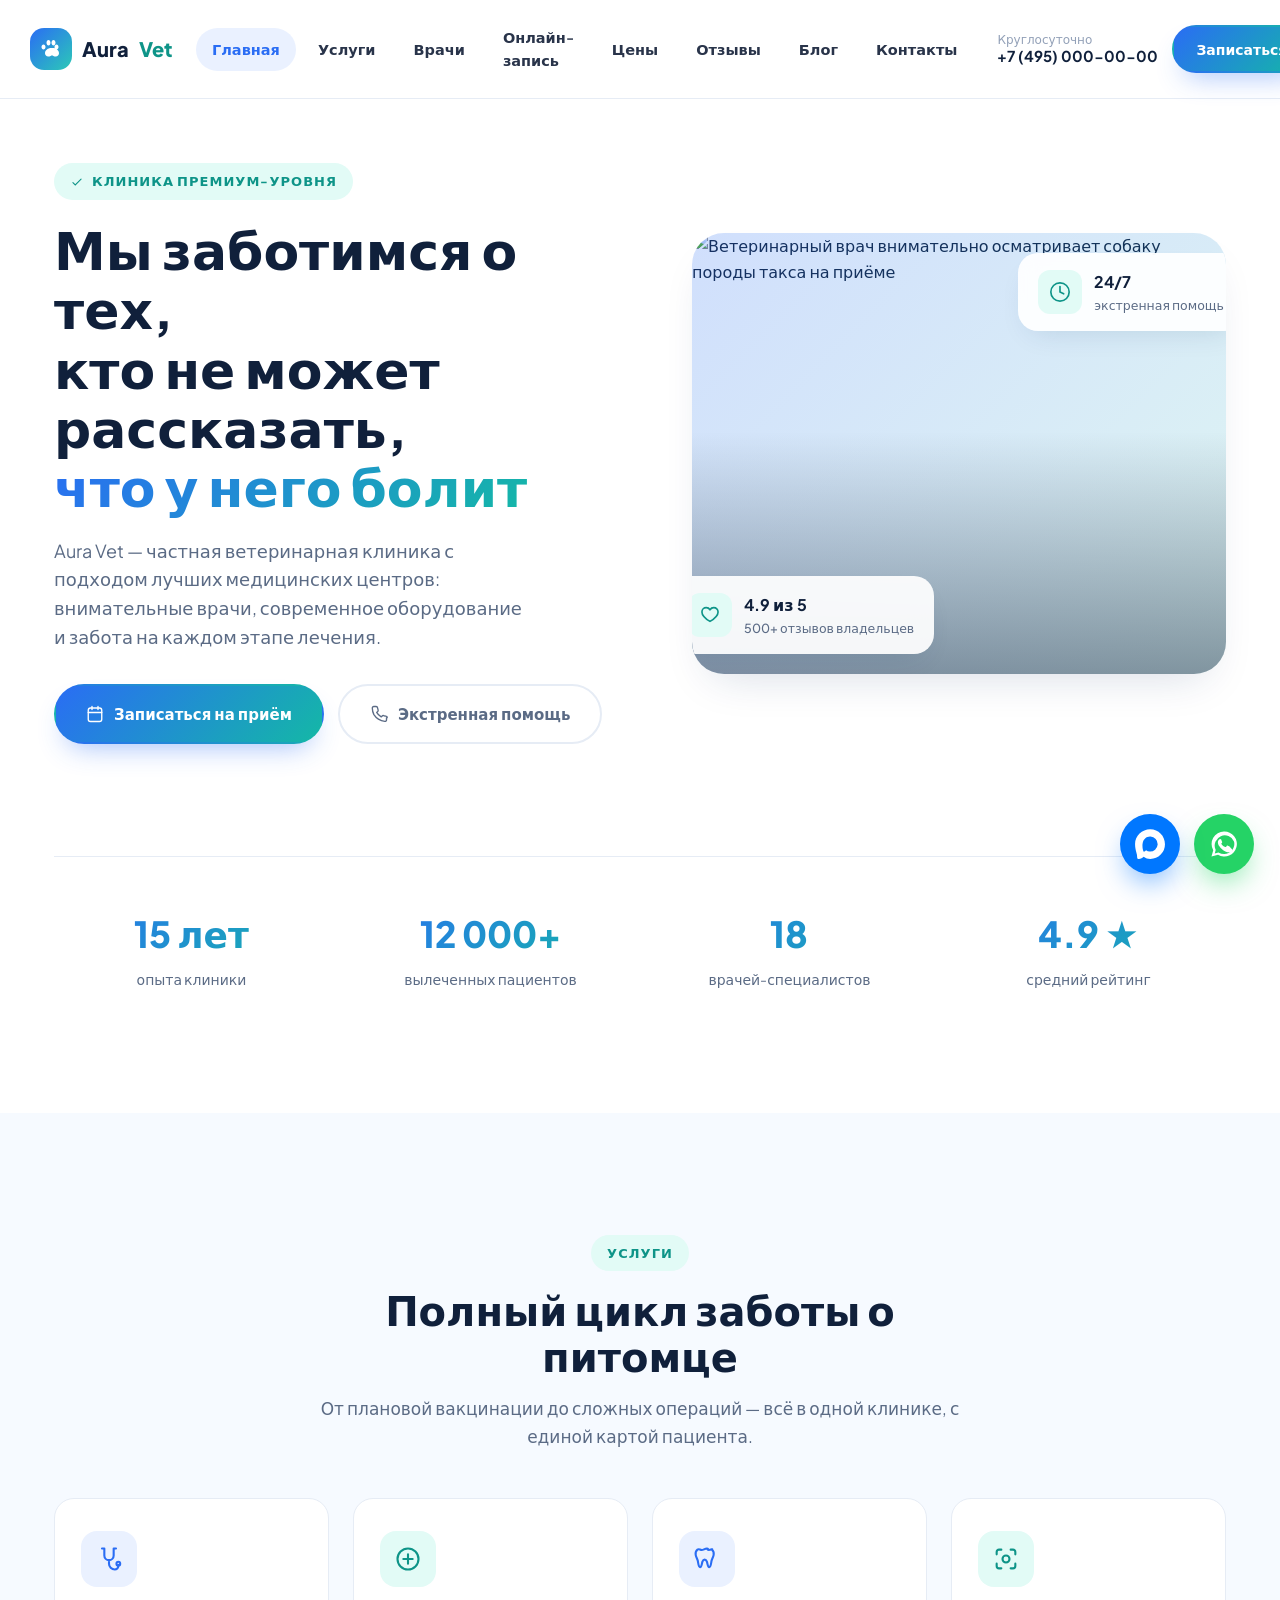
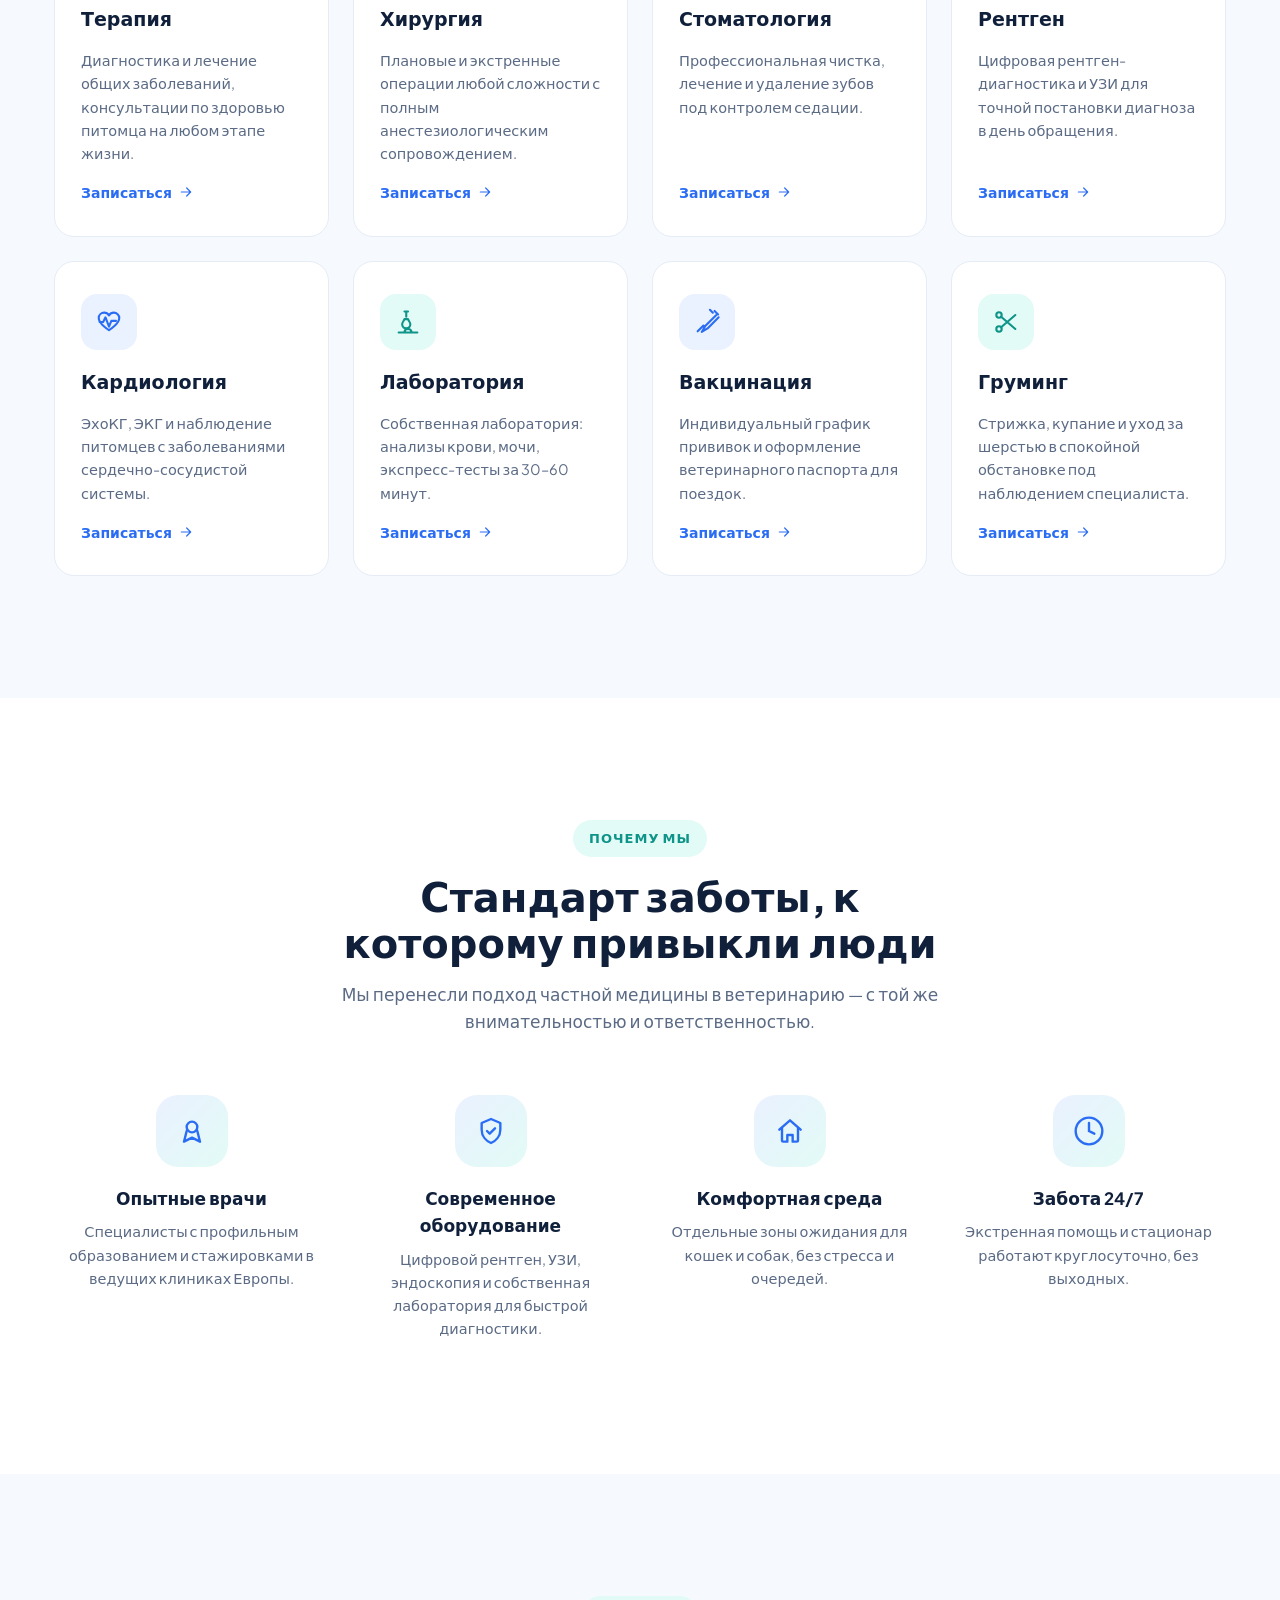
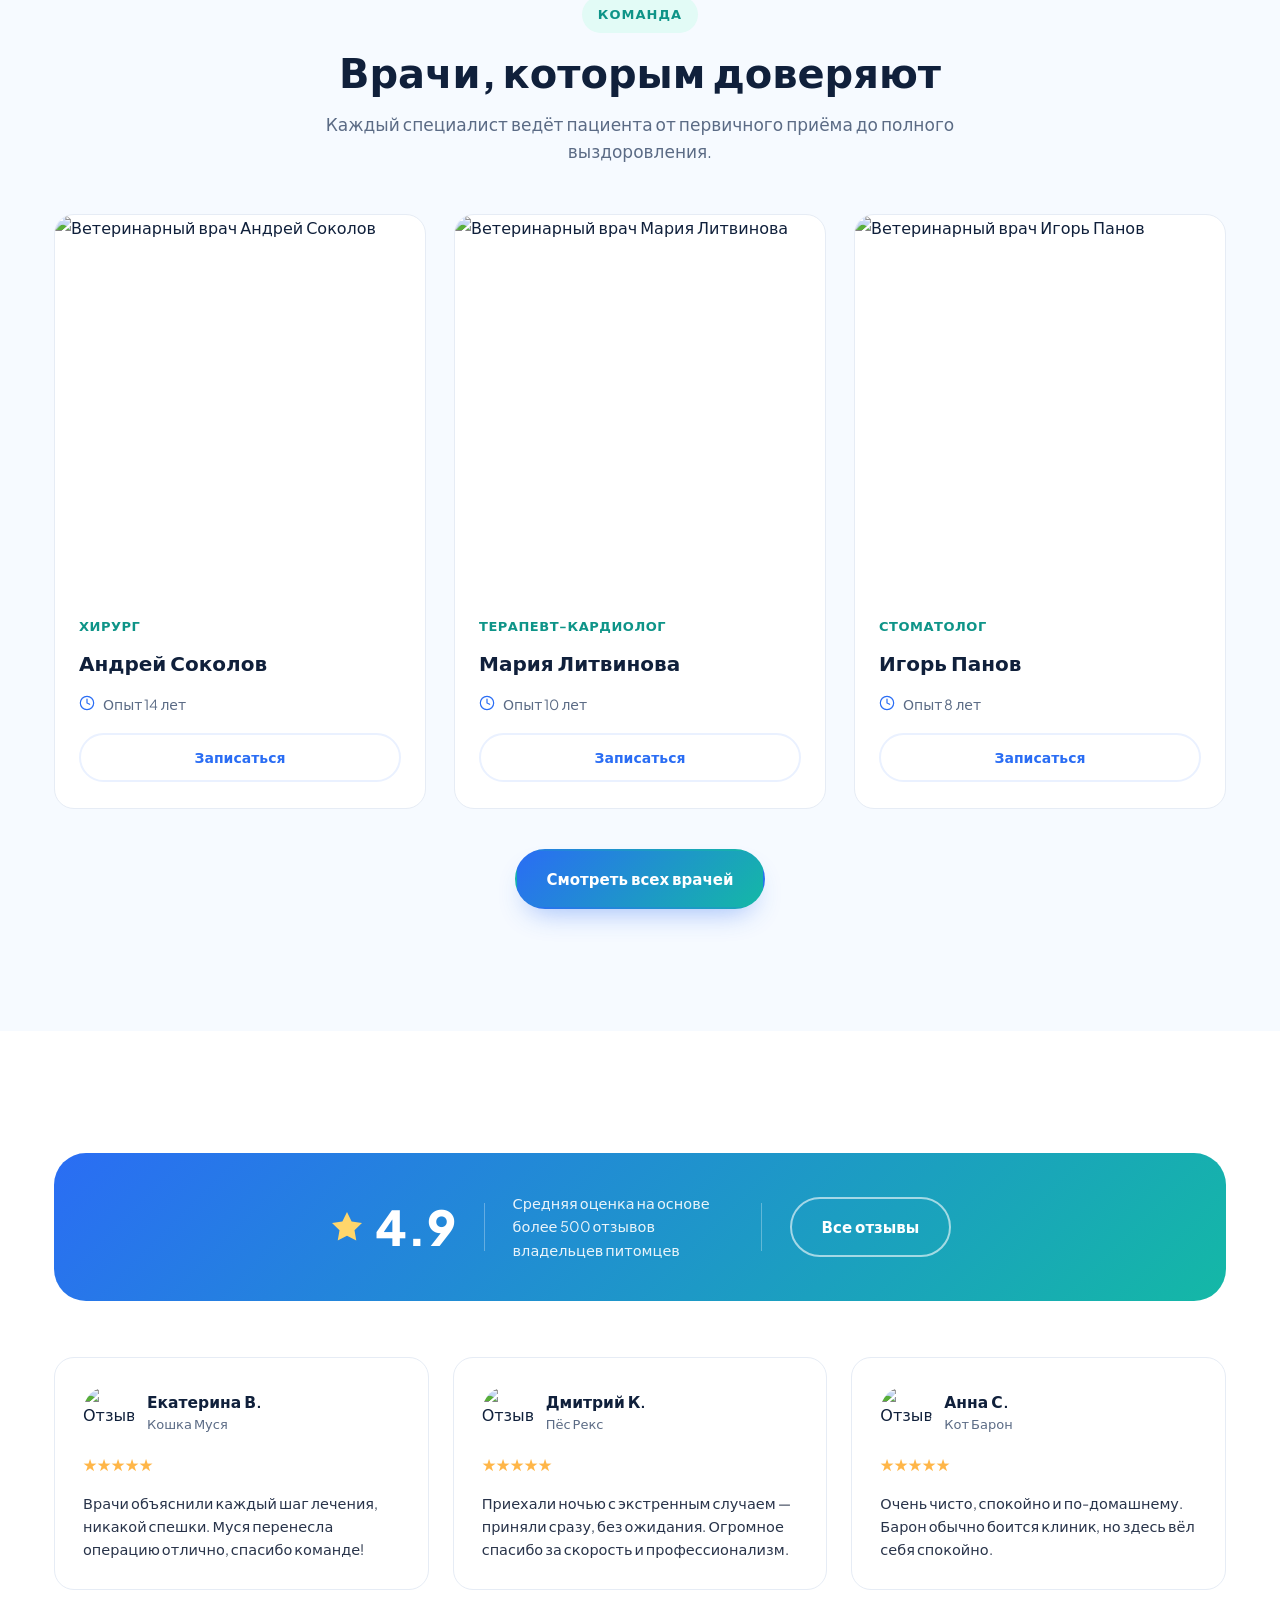
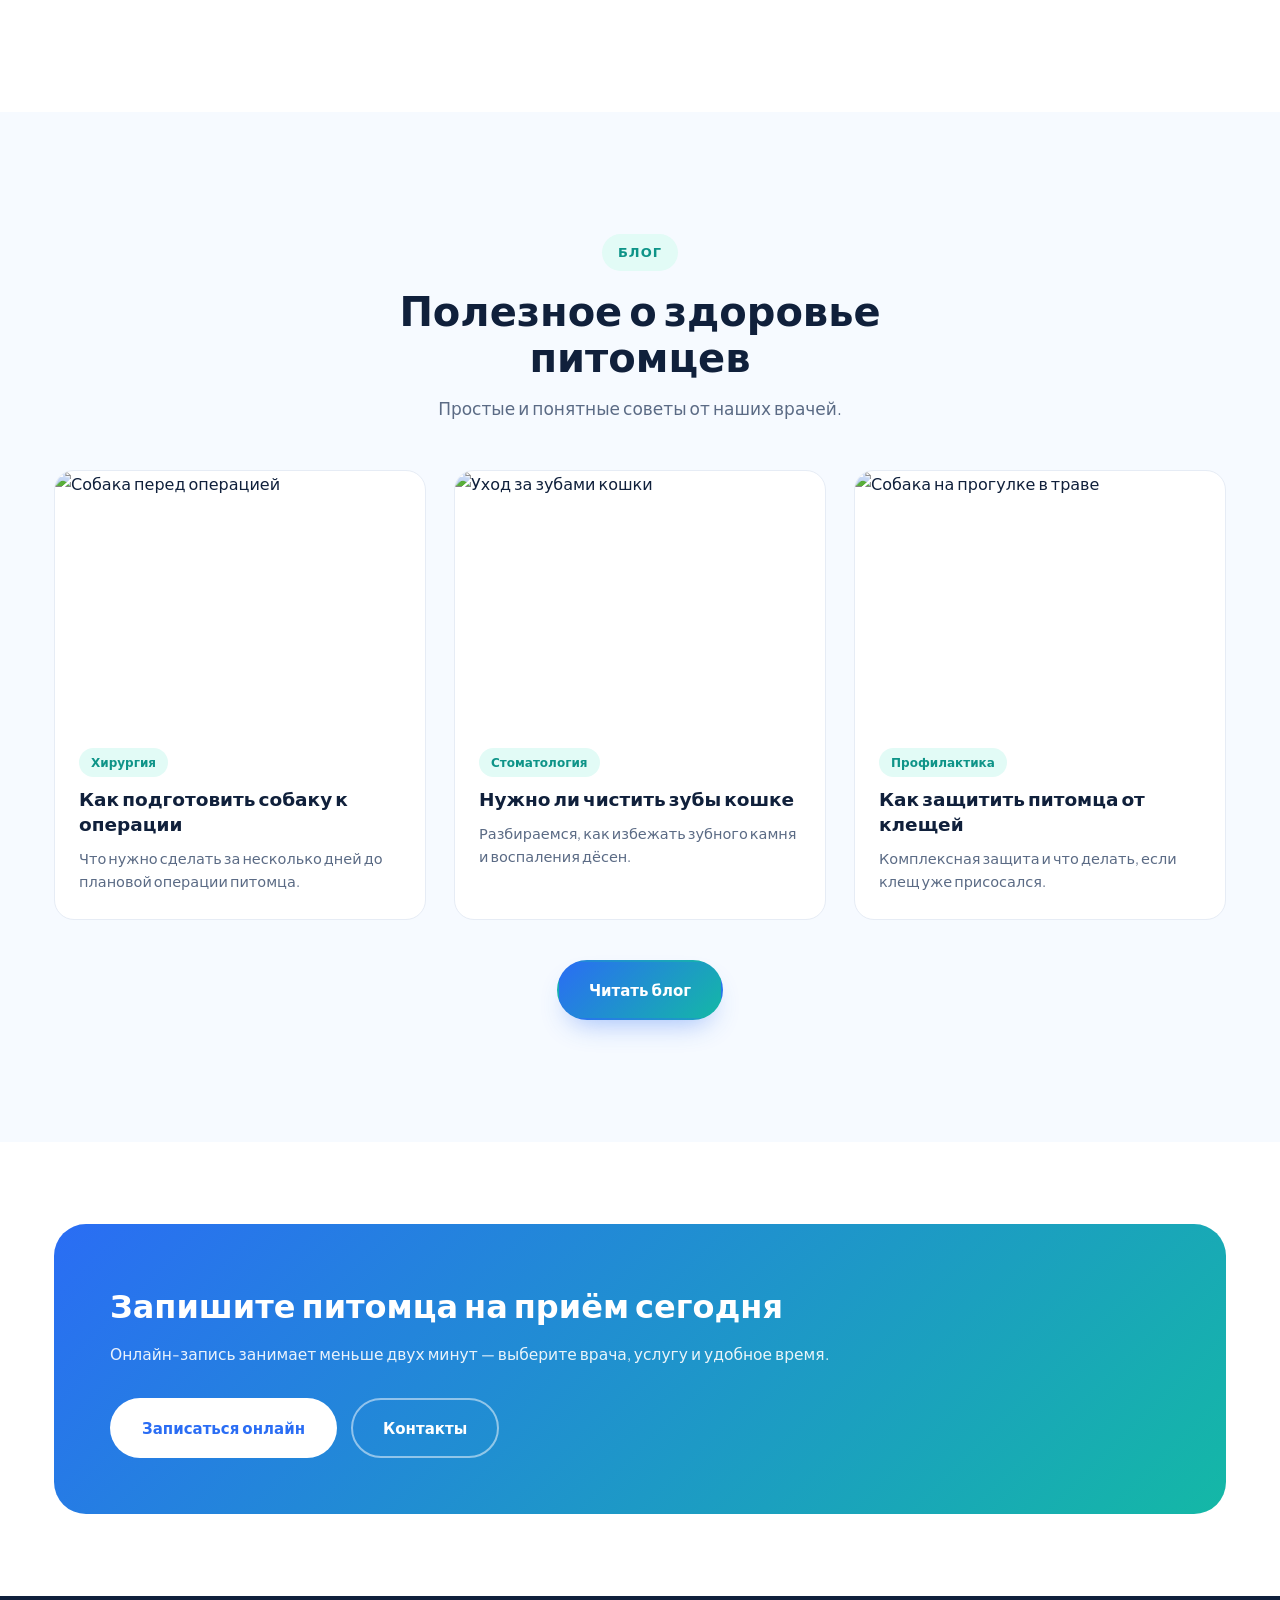
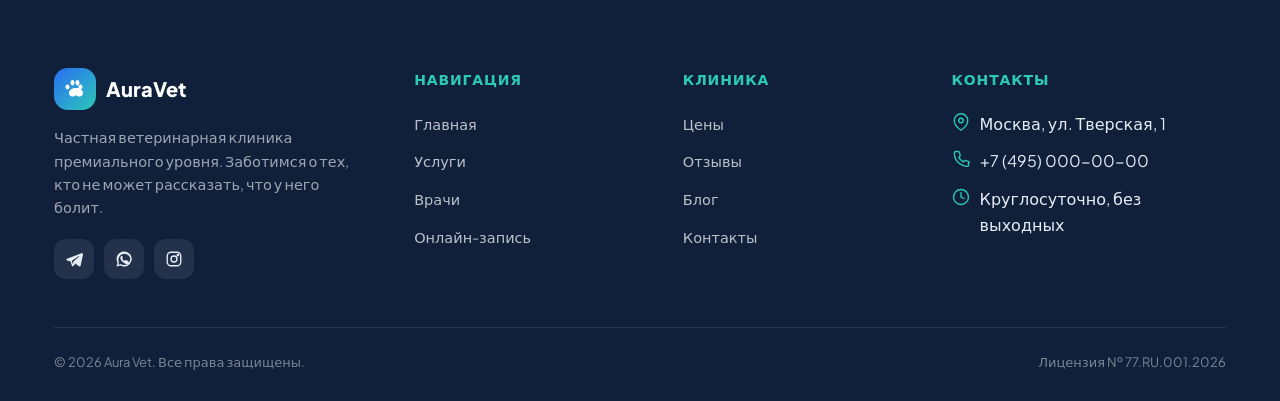
==== commit 0ef748ab: "Переименовал папку Images в images для совместимости" ====
--- a/index.html
+++ b/index.html
@@ -62,14 +62,15 @@
             <svg viewBox="0 0 24 24" fill="none" stroke="currentColor" stroke-width="2"><rect x="3" y="4" width="18" height="18" rx="3"/><path stroke-linecap="round" d="M16 2v4M8 2v4M3 10h18"/></svg>
             Записаться на приём
           </a>
-          <a href="tel:+74950000000" class="btn btn-dark">
-            <svg viewBox="0 0 24 24" fill="none" stroke="currentColor" stroke-width="2"><path stroke-linecap="round" stroke-linejoin="round" d="M22 16.9v3a2 2 0 01-2.2 2 19.8 19.8 0 01-8.6-3.1 19.5 19.5 0 01-6-6A19.8 19.8 0 013.1 4.2 2 2 0 015.1 2h3a2 2 0 012 1.7c.1 1 .4 1.9.7 2.8a2 2 0 01-.5 2.1L8.9 9.9a16 16 0 006 6l1.3-1.3a2 2 0 012.1-.4c.9.3 1.8.6 2.8.7a2 2 0 011.9 2z"/></svg>
+          <a href="tel:+74950000000" class="btn btn-outline btn-muted">
+            <svg viewBox="0 0 24 24" fill="none" stroke="currentColor" stroke-width="1.8"><path stroke-linecap="round" stroke-linejoin="round" d="M22 16.9v3a2 2 0 01-2.2 2 19.8 19.8 0 01-8.6-3.1 19.5 19.5 0 01-6-6A19.8 19.8 0 013.1 4.2 2 2 0 015.1 2h3a2 2 0 012 1.7c.1 1 .4 1.9.7 2.8a2 2 0 01-.5 2.1L8.9 9.9a16 16 0 006 6l1.3-1.3a2 2 0 012.1-.4c.9.3 1.8.6 2.8.7a2 2 0 011.9 2z"/></svg>
             Экстренная помощь
           </a>
         </div>
       </div>
       <div class="hero-media">
-        <img src="https://images.unsplash.com/photo-1548858806-e064cf9872c0?w=1200&h=990&fit=crop&auto=format&q=80" alt="Счастливая владелица с щенками на руках">
+        <img src="https://images.unsplash.com/photo-1770836037793-95bdbf190f71?w=1200&h=990&fit=crop&auto=format&q=80" alt="Ветеринарный врач внимательно осматривает собаку породы такса на приёме">
+        <div class="hero-media-overlay"></div>
         <div class="floating-card card-bottom">
           <span class="icon-wrap">
             <svg viewBox="0 0 24 24" fill="none" stroke="currentColor" stroke-width="2"><path stroke-linecap="round" stroke-linejoin="round" d="M20.8 8.6c0-2.6-2.1-4.6-4.7-4.6-1.7 0-3.2.9-4.1 2.3C11.1 4.9 9.6 4 7.9 4 5.3 4 3.2 6 3.2 8.6c0 5 8.8 10.4 8.8 10.4s8.8-5.4 8.8-10.4z"/></svg>
@@ -93,7 +94,7 @@
   </section>
 
   <!-- SERVICES -->
-  <section class="section soft" id="services">
+  <section class="reveal section soft" id="services">
     <div class="container">
       <div class="section-head">
         <span class="eyebrow">Услуги</span>
@@ -163,7 +164,7 @@
   </section>
 
   <!-- WHY US -->
-  <section class="section">
+  <section class="reveal section">
     <div class="container">
       <div class="section-head">
         <span class="eyebrow">Почему мы</span>
@@ -196,7 +197,7 @@
   </section>
 
   <!-- DOCTORS PREVIEW -->
-  <section class="section soft">
+  <section class="reveal section soft">
     <div class="container">
       <div class="section-head">
         <span class="eyebrow">Команда</span>
@@ -249,7 +250,7 @@
   </section>
 
   <!-- REVIEWS PREVIEW -->
-  <section class="section">
+  <section class="reveal section">
     <div class="container">
       <div class="rating-banner">
         <div class="rating-num"><svg viewBox="0 0 24 24" fill="currentColor"><path d="M12 2l3.09 6.26L22 9.27l-5 4.87L18.18 21 12 17.77 5.82 21 7 14.14l-5-4.87 6.91-1.01L12 2z"/></svg>4.9</div>
@@ -288,7 +289,7 @@
   </section>
 
   <!-- BLOG PREVIEW -->
-  <section class="section soft">
+  <section class="reveal section soft">
     <div class="container">
       <div class="section-head">
         <span class="eyebrow">Блог</span>
@@ -328,7 +329,7 @@
   </section>
 
   <!-- CTA -->
-  <section class="section tight">
+  <section class="reveal section tight">
     <div class="container">
       <div class="cta-banner">
         <div>
@@ -398,6 +399,8 @@
 
 <a class="floating-whatsapp" href="https://wa.me/74950000000" target="_blank" rel="noopener" aria-label="Написать в WhatsApp">
   <svg viewBox="0 0 24 24" fill="currentColor"><path d="M12 2a10 10 0 00-8.6 15L2 22l5.2-1.4A10 10 0 1012 2zm0 18a8 8 0 01-4.1-1.1l-.3-.2-3 .8.8-2.9-.2-.3A8 8 0 1120 10a8 8 0 01-8 10zm4.4-6c-.2-.1-1.4-.7-1.6-.8-.2-.1-.4-.1-.5.1-.2.2-.6.8-.8 1-.1.2-.3.2-.5.1-1.3-.6-2.2-1.1-3.1-2.5-.2-.4.2-.4.6-1.2.1-.2 0-.3 0-.5-.1-.1-.5-1.3-.7-1.7-.2-.5-.4-.4-.5-.4h-.5c-.2 0-.5.1-.7.3-.2.2-1 1-1 2.3 0 1.4 1 2.7 1.1 2.9.1.2 2 3.1 4.9 4.3 2.4 1 2.9.8 3.4.7.5 0 1.6-.6 1.8-1.3.2-.6.2-1.2.2-1.3-.1-.1-.3-.2-.5-.3z"/></svg>
+</a><a class="floating-max" href="https://max.ru/74950000000" target="_blank" rel="noopener" aria-label="Написать в MAX">
+  <img src="images/max-icon.svg" alt="MAX">
 </a>
 
 <script src="script.js"></script>
--- a/styles.css
+++ b/styles.css
@@ -55,6 +55,10 @@
 }
 
 img { max-width: 100%; display: block; }
+
+/* unify all outline icons to a single line weight, regardless of the
+   stroke-width value authored inline on individual <svg> elements */
+svg[fill="none"][stroke="currentColor"] { stroke-width: 1.8; }
 
 a { color: inherit; text-decoration: none; }
 
@@ -116,7 +120,7 @@
 }
 
 .section {
-  padding: 96px 0;
+  padding: 122px 0;
 }
 
 .section.soft {
@@ -124,7 +128,7 @@
 }
 
 .section.tight {
-  padding: 64px 0;
+  padding: 82px 0;
 }
 
 /* ---------- buttons ---------- */
@@ -176,6 +180,19 @@
 
 .btn-dark:hover { transform: translateY(-2px); background: var(--blue-900); }
 
+.btn-muted {
+  background: transparent;
+  color: var(--ink-500);
+  border-color: var(--ink-100);
+  box-shadow: none;
+}
+
+.btn-muted:hover {
+  border-color: var(--ink-300);
+  color: var(--ink-900);
+  transform: translateY(-2px);
+}
+
 .btn-sm { padding: 11px 22px; font-size: 14px; }
 
 .btn-block { width: 100%; }
@@ -387,7 +404,7 @@
    ========================================================= */
 
 .hero {
-  padding: 56px 0 96px;
+  padding: 64px 0 122px;
   overflow: hidden;
 }
 
@@ -438,6 +455,15 @@
   width: 100%;
   height: 100%;
   object-fit: cover;
+}
+
+.hero-media-overlay {
+  position: absolute;
+  inset: 0;
+  background:
+    linear-gradient(180deg, rgba(15, 32, 59, 0) 45%, rgba(15, 32, 59, 0.45) 100%),
+    linear-gradient(135deg, rgba(42, 109, 244, 0.22), rgba(20, 184, 166, 0.14));
+  pointer-events: none;
 }
 
 .floating-card {
@@ -516,11 +542,11 @@
   background: var(--white);
   border-radius: var(--radius-md);
   border: 1px solid var(--ink-100);
-  transition: transform 0.25s ease, box-shadow 0.25s ease, border-color 0.25s ease;
+  transition: transform 0.3s cubic-bezier(.22,.61,.36,1), box-shadow 0.3s ease, border-color 0.3s ease;
 }
 
 .card:hover {
-  transform: translateY(-6px);
+  transform: translateY(-6px) scale(1.015);
   box-shadow: var(--shadow-card);
   border-color: transparent;
 }
@@ -674,7 +700,7 @@
 .doctor-card .btn { margin-top: auto; }
 
 .page-hero {
-  padding: 56px 0 40px;
+  padding: 68px 0 52px;
   text-align: center;
 }
 
@@ -1086,7 +1112,7 @@
 .pick-card .pick-icon svg { width: 22px; height: 22px; }
 
 .pick-card .pick-title { font-weight: 700; font-size: 15px; }
-.pick-card .pick-sub { font-size: 13px; color: var(--ink-500); margin-top: 2px; }
+.pick-card .pick-sub { font-size: 13px; color: var(--ink-500); margin-left: 8px; }
 
 .doctor-pick {
   display: flex;
@@ -1118,6 +1144,16 @@
   display: grid;
   grid-template-columns: repeat(2, 1fr);
   gap: 14px;
+}
+
+.doctor-pick-notice {
+  background: var(--blue-50);
+  border: 1px solid var(--blue-100);
+  border-radius: var(--radius-md);
+  padding: 12px 16px;
+  font-size: 14px;
+  color: var(--ink-700);
+  margin-bottom: 16px;
 }
 
 /* calendar */
@@ -1406,6 +1442,25 @@
 
 .floating-whatsapp:hover { transform: scale(1.08); }
 .floating-whatsapp svg { width: 30px; height: 30px; }
+.floating-max {
+  position: fixed;
+  bottom: 26px;
+  right: 100px;
+  width: 60px;
+  height: 60px;
+  border-radius: 50%;
+  background: #0077FF;
+  color: var(--white);
+  display: flex;
+  align-items: center;
+  justify-content: center;
+  box-shadow: 0 14px 30px -8px rgba(0, 119, 255, 0.6);
+  z-index: 300;
+  transition: transform 0.2s ease;
+}
+
+.floating-max:hover { transform: scale(1.08); }
+.floating-max svg, .floating-max img { width: 30px; height: 30px; display: block; }
 
 /* =========================================================
    utilities
@@ -1444,6 +1499,29 @@
 }
 
 /* =========================================================
+   SCROLL REVEAL
+   ========================================================= */
+
+.has-reveal .reveal {
+  opacity: 0;
+  transform: translateY(28px);
+  transition: opacity 0.7s cubic-bezier(.22,.61,.36,1), transform 0.7s cubic-bezier(.22,.61,.36,1);
+}
+
+.has-reveal .reveal.is-visible {
+  opacity: 1;
+  transform: none;
+}
+
+@media (prefers-reduced-motion: reduce) {
+  .has-reveal .reveal {
+    opacity: 1;
+    transform: none;
+    transition: none;
+  }
+}
+
+/* =========================================================
    RESPONSIVE
    ========================================================= */
 
@@ -1497,7 +1575,9 @@
 }
 
 @media (max-width: 640px) {
-  .section { padding: 64px 0; }
+  .section { padding: 80px 0; }
+  .section.tight { padding: 64px 0; }
+  .hero { padding: 48px 0 80px; }
   .services-grid, .why-grid, .doctors-grid, .reviews-grid, .blog-grid, .contact-grid { grid-template-columns: 1fr; }
   .stats-strip { grid-template-columns: repeat(2, 1fr); }
   .footer-grid { grid-template-columns: 1fr; }
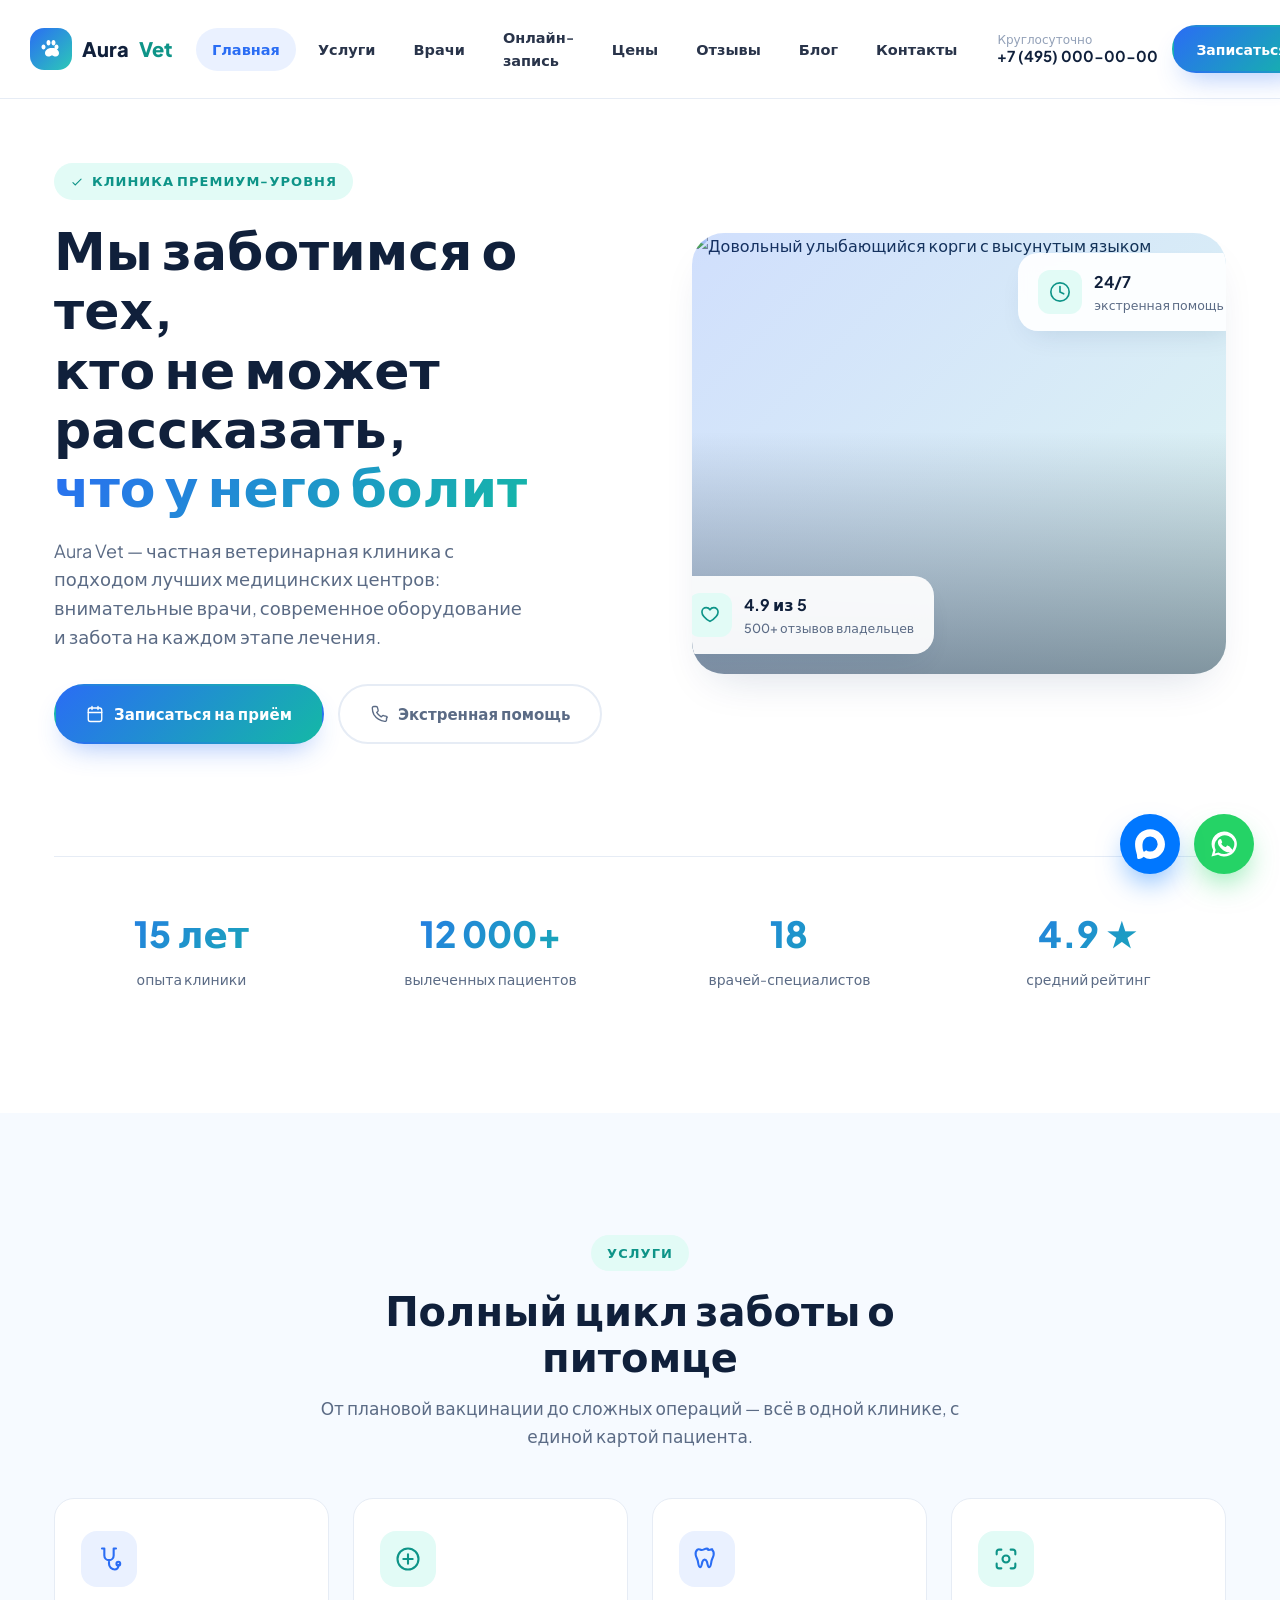
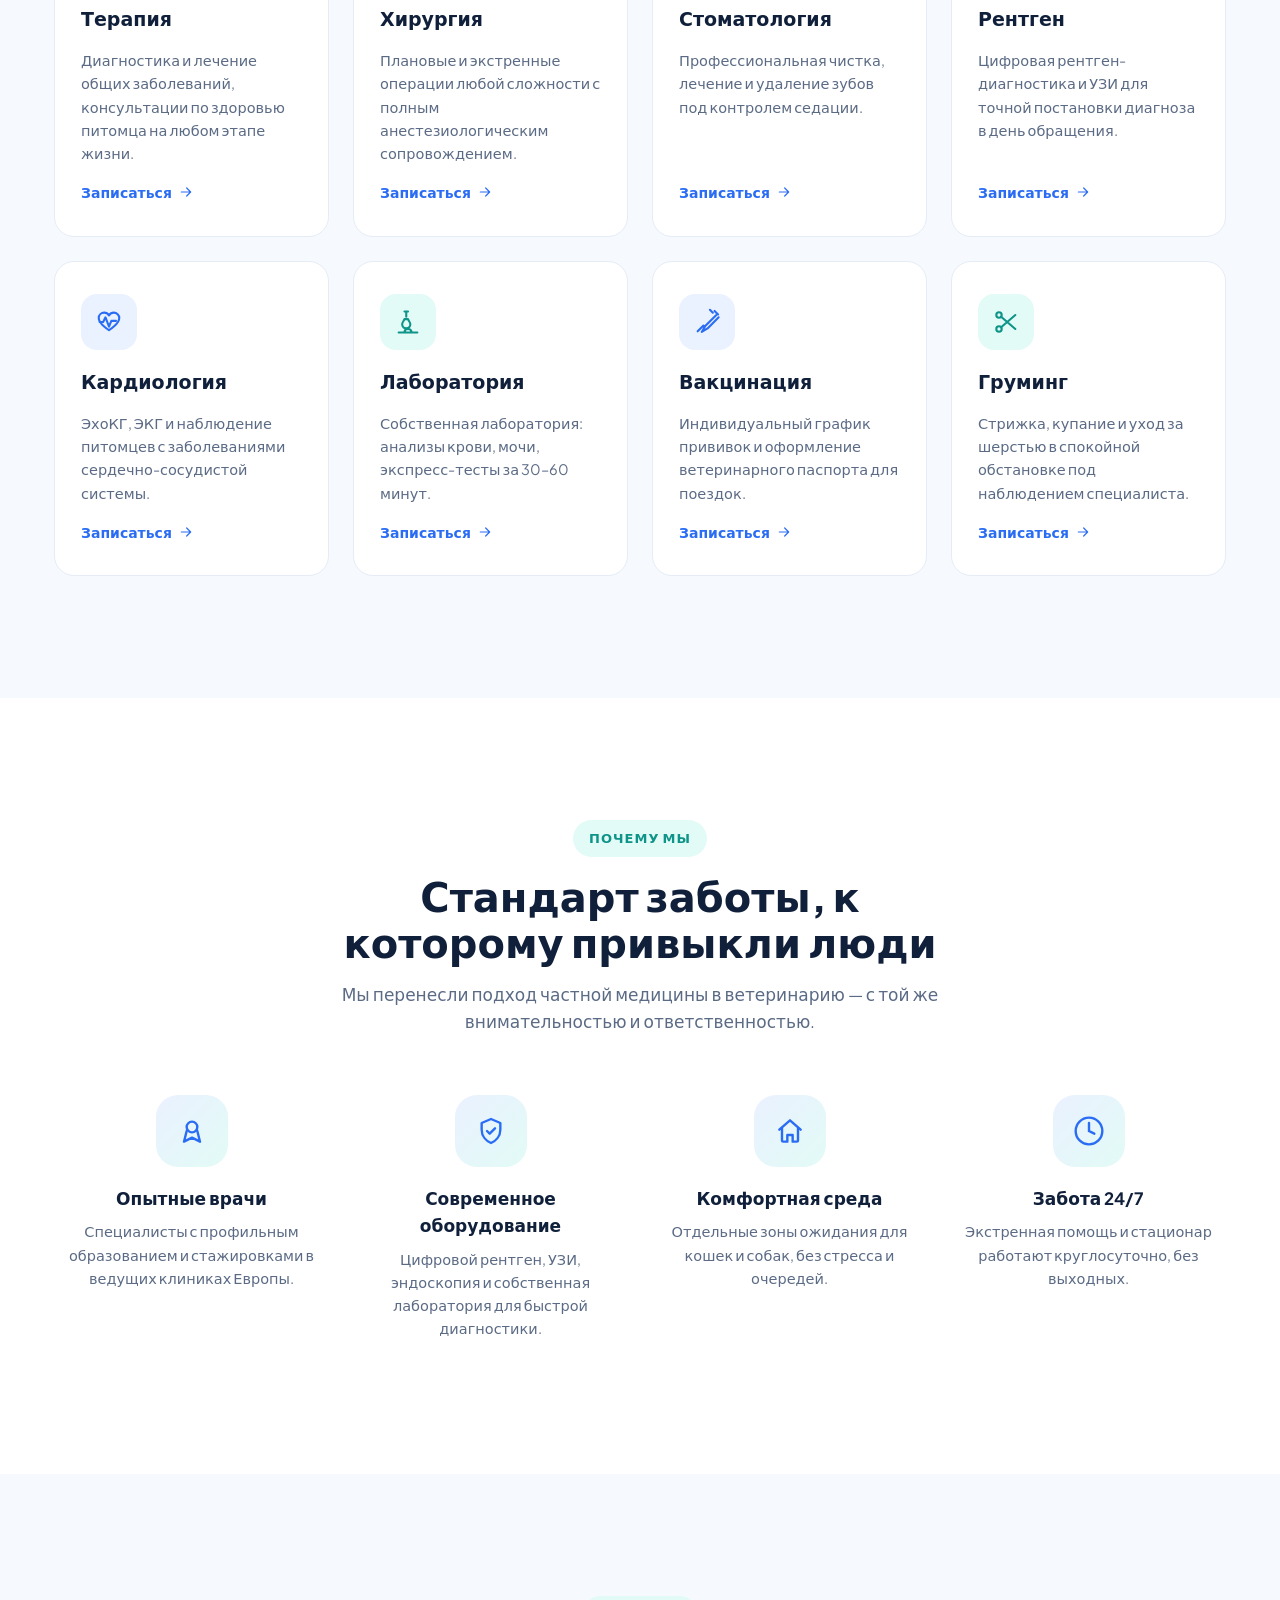
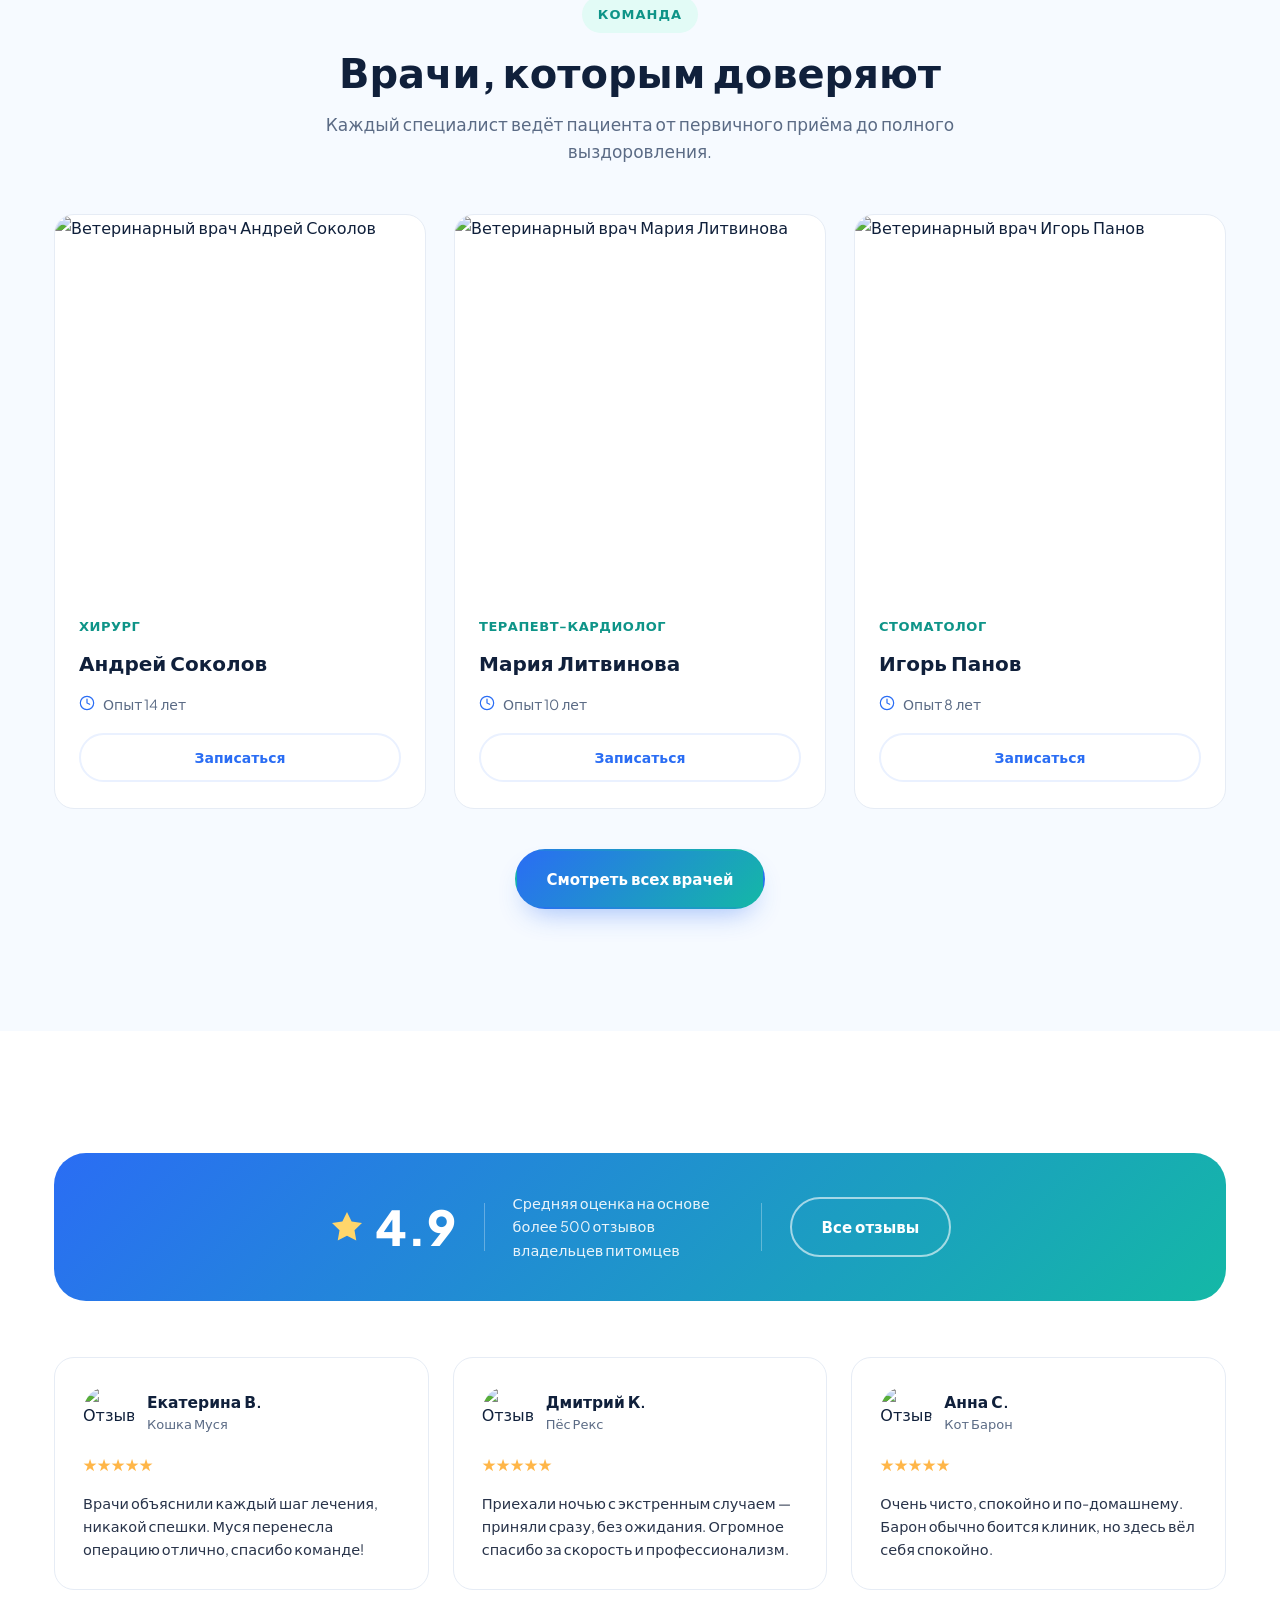
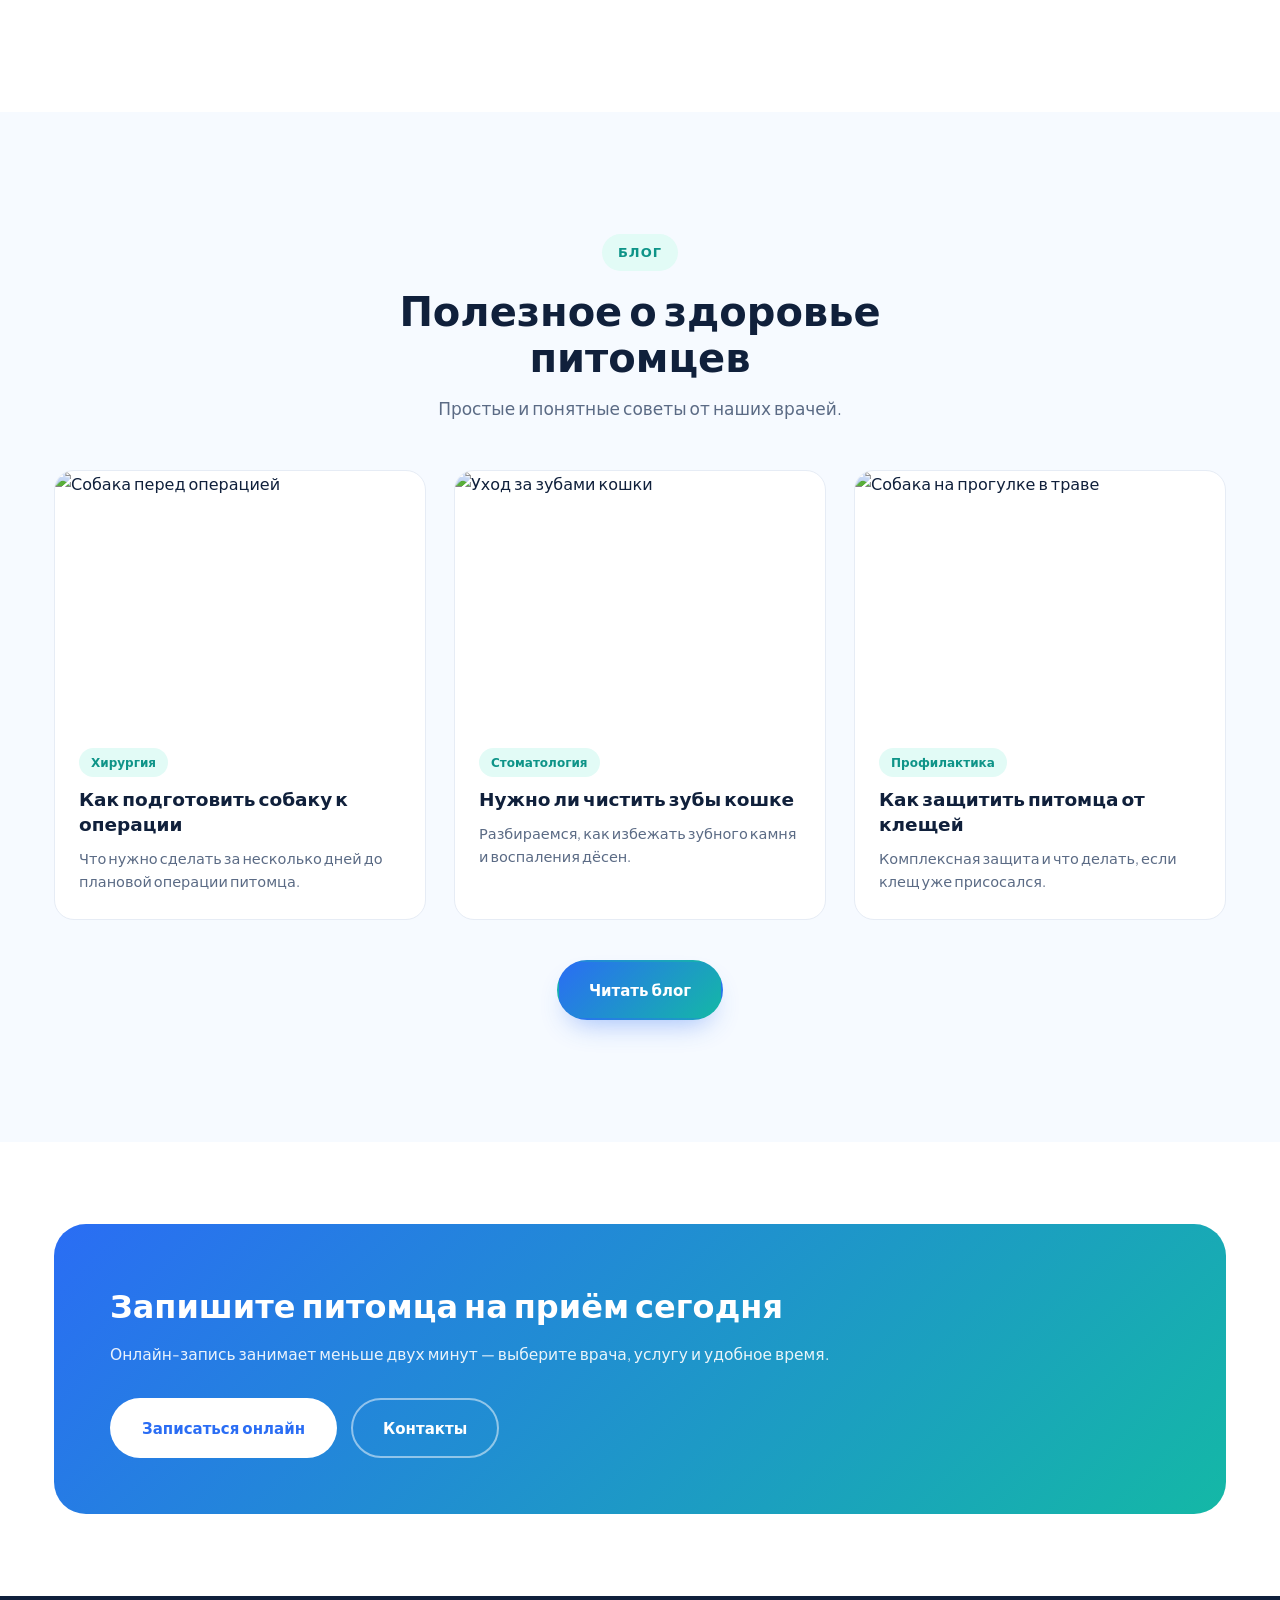
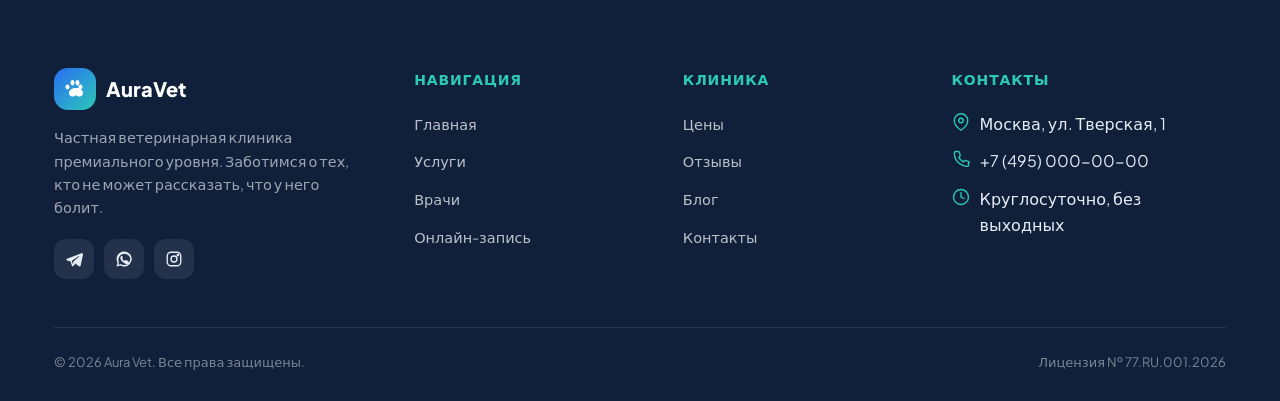
==== commit 8ce45491: "Заменил фото таксы в hero-блоке на довольного корги" ====
--- a/index.html
+++ b/index.html
@@ -69,7 +69,7 @@
         </div>
       </div>
       <div class="hero-media">
-        <img src="https://images.unsplash.com/photo-1770836037793-95bdbf190f71?w=1200&h=990&fit=crop&auto=format&q=80" alt="Ветеринарный врач внимательно осматривает собаку породы такса на приёме">
+        <img src="https://images.unsplash.com/photo-1777551879345-4da990186048?w=1200&h=990&fit=crop&crop=faces&auto=format&q=80" alt="Довольный улыбающийся корги с высунутым языком">
         <div class="hero-media-overlay"></div>
         <div class="floating-card card-bottom">
           <span class="icon-wrap">
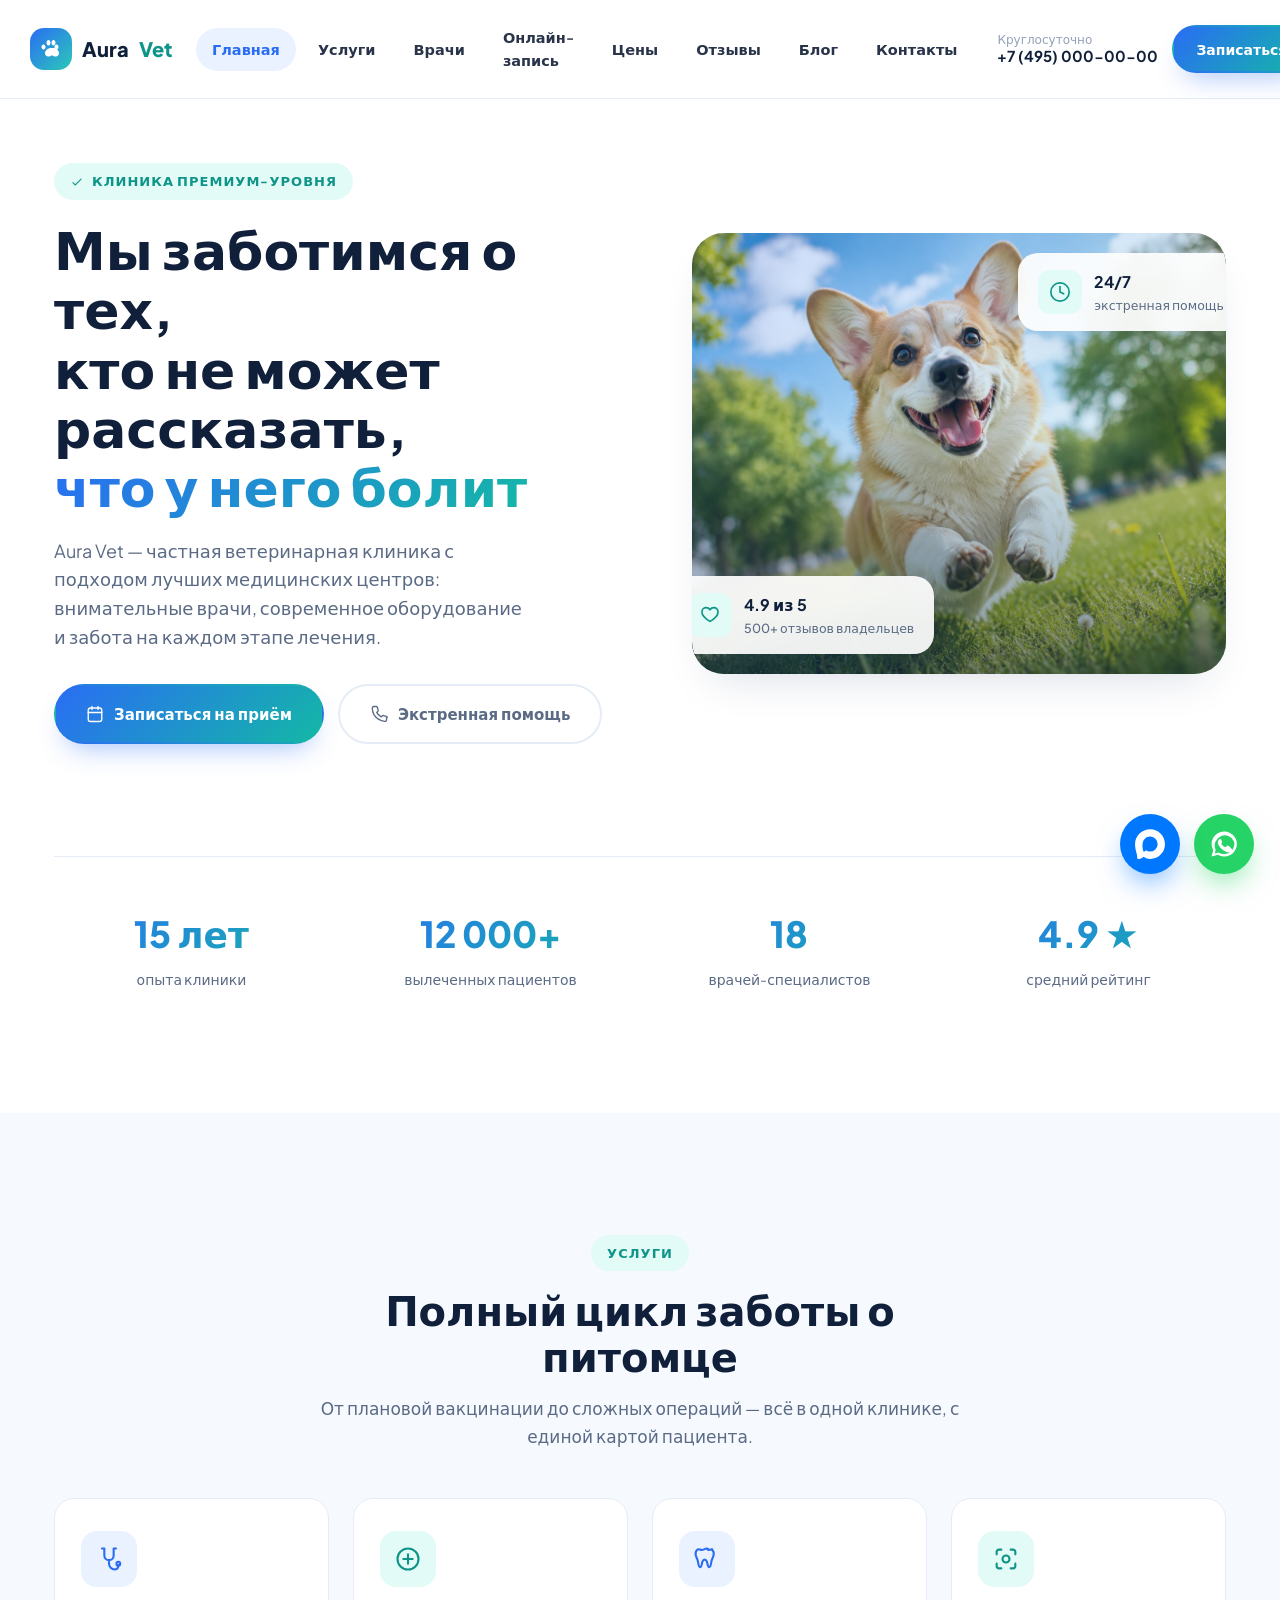
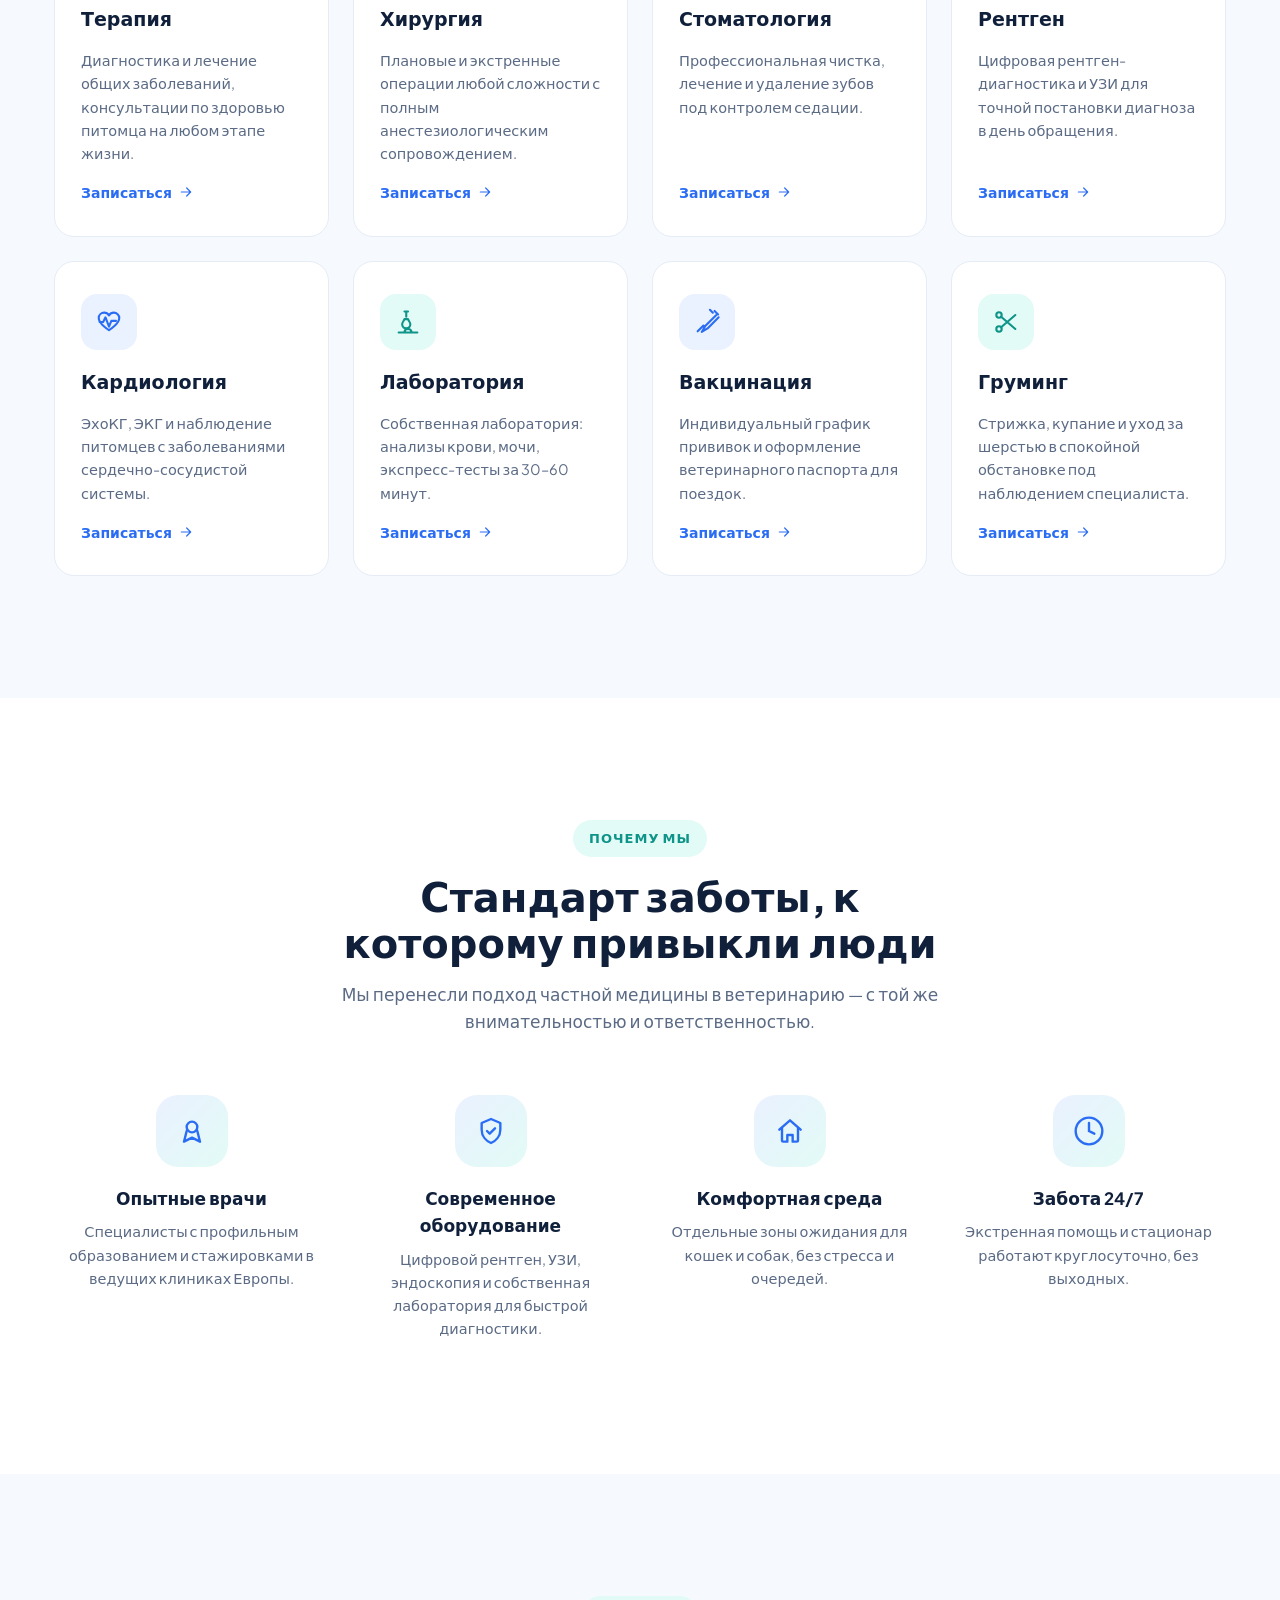
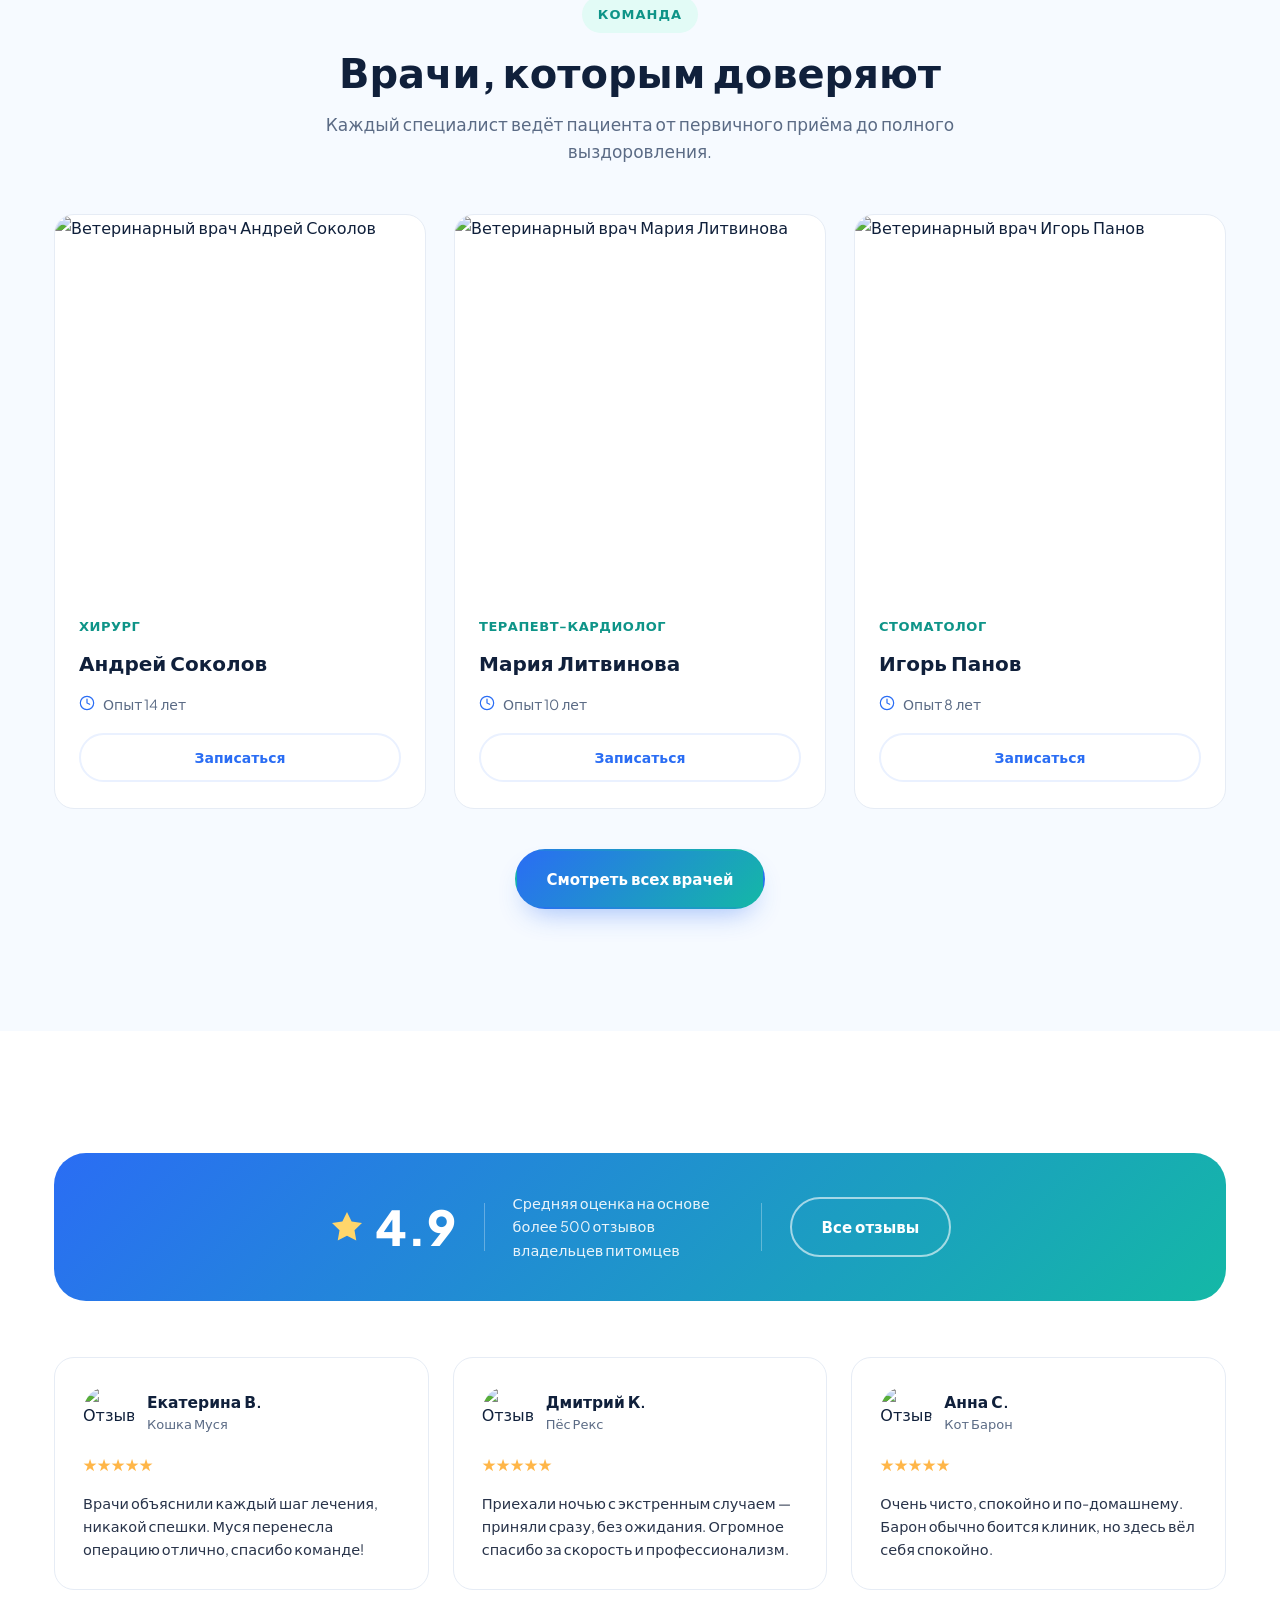
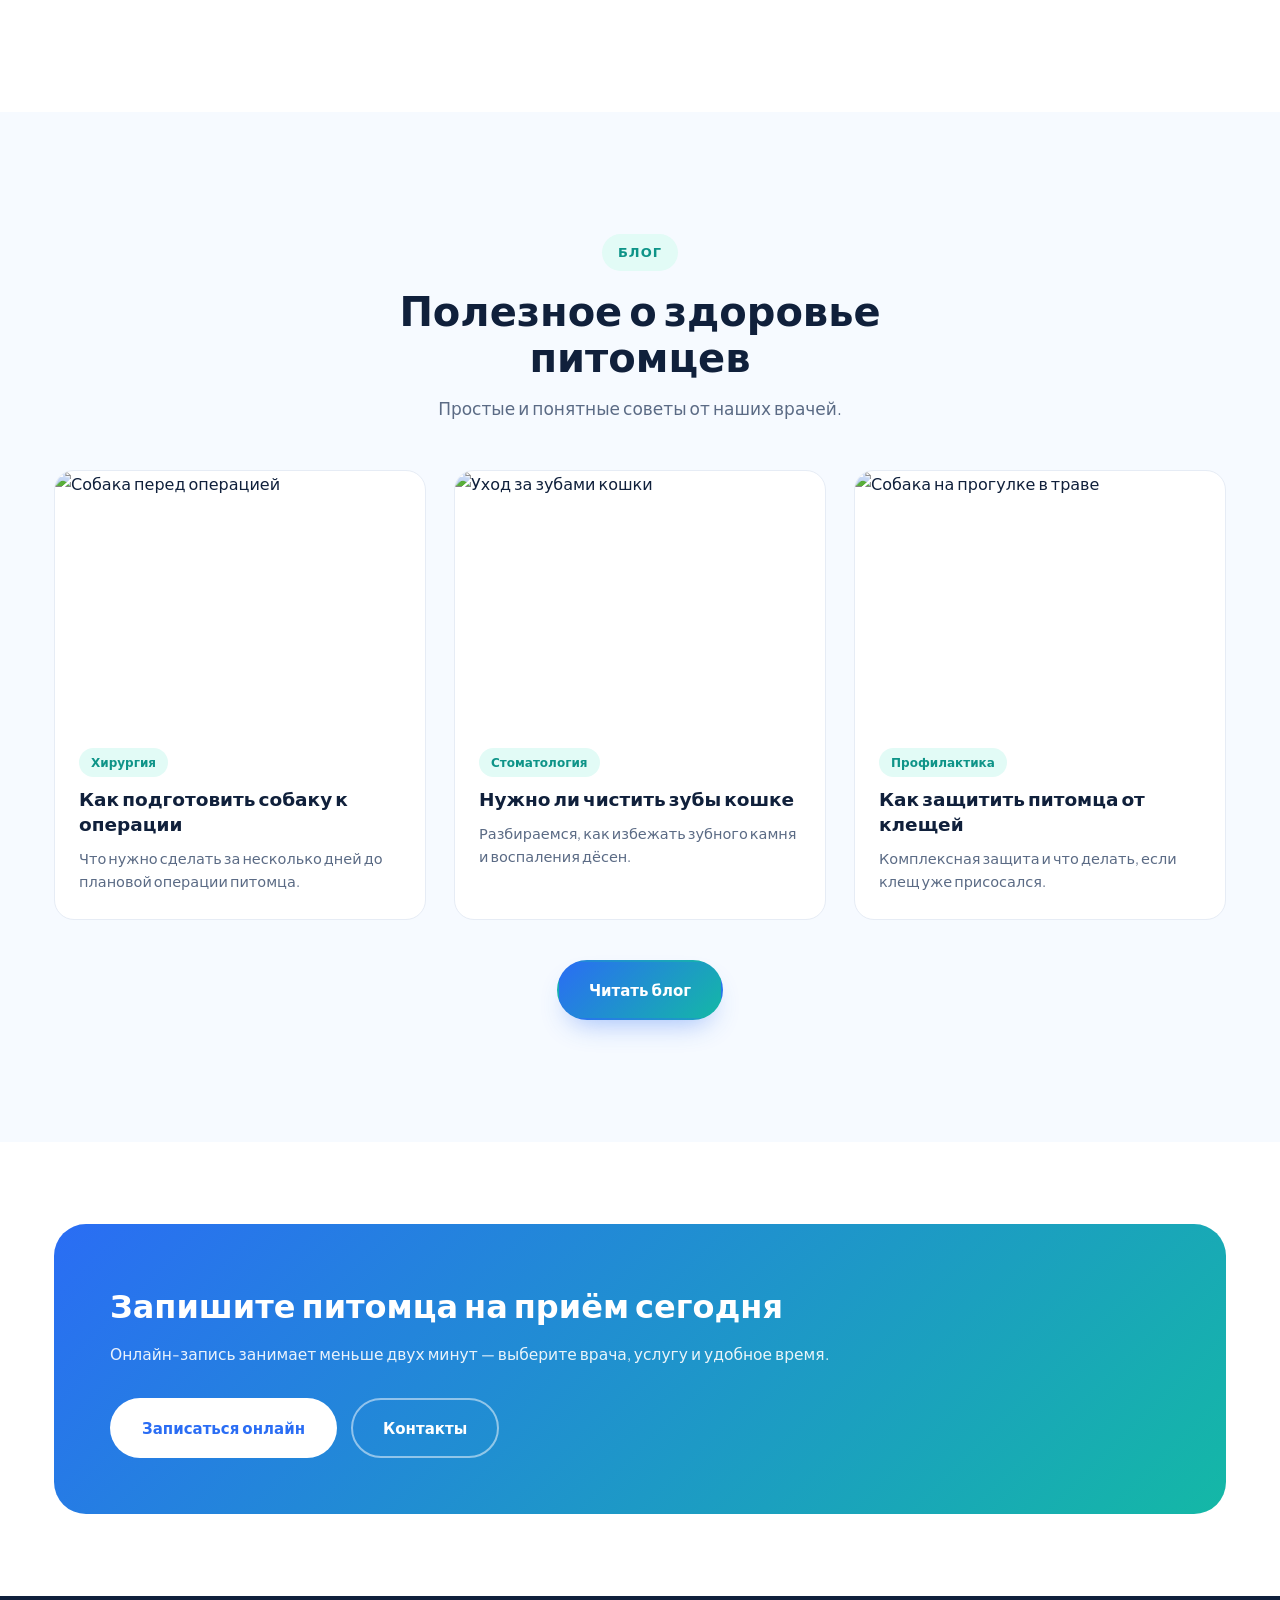
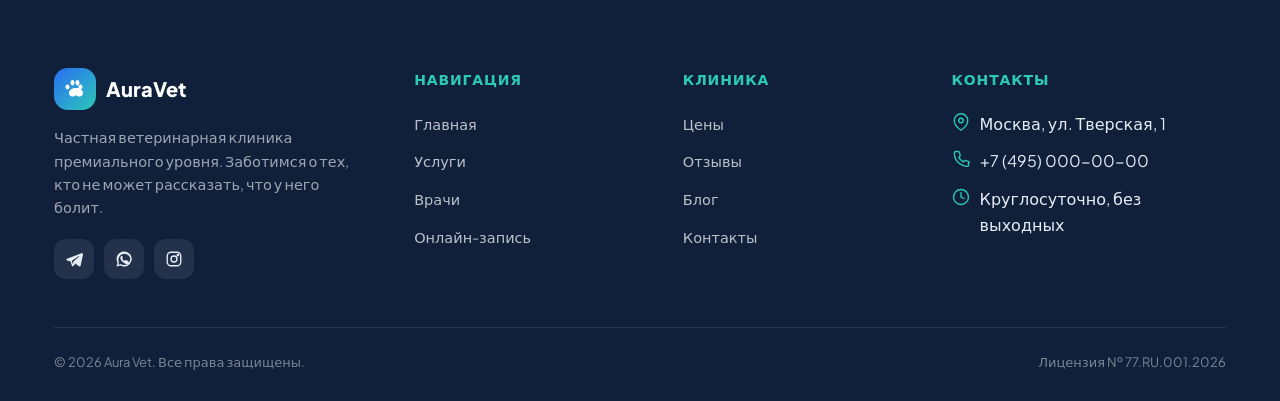
==== commit 5d664338: "Заменил hero-фото на пользовательское фото корги (JPEG, оптимизировано)" ====
--- a/index.html
+++ b/index.html
@@ -69,7 +69,7 @@
         </div>
       </div>
       <div class="hero-media">
-        <img src="https://images.unsplash.com/photo-1777551879345-4da990186048?w=1200&h=990&fit=crop&crop=faces&auto=format&q=80" alt="Довольный улыбающийся корги с высунутым языком">
+        <img src="images/image.jpg" alt="Довольный корги бежит по траве">
         <div class="hero-media-overlay"></div>
         <div class="floating-card card-bottom">
           <span class="icon-wrap">
